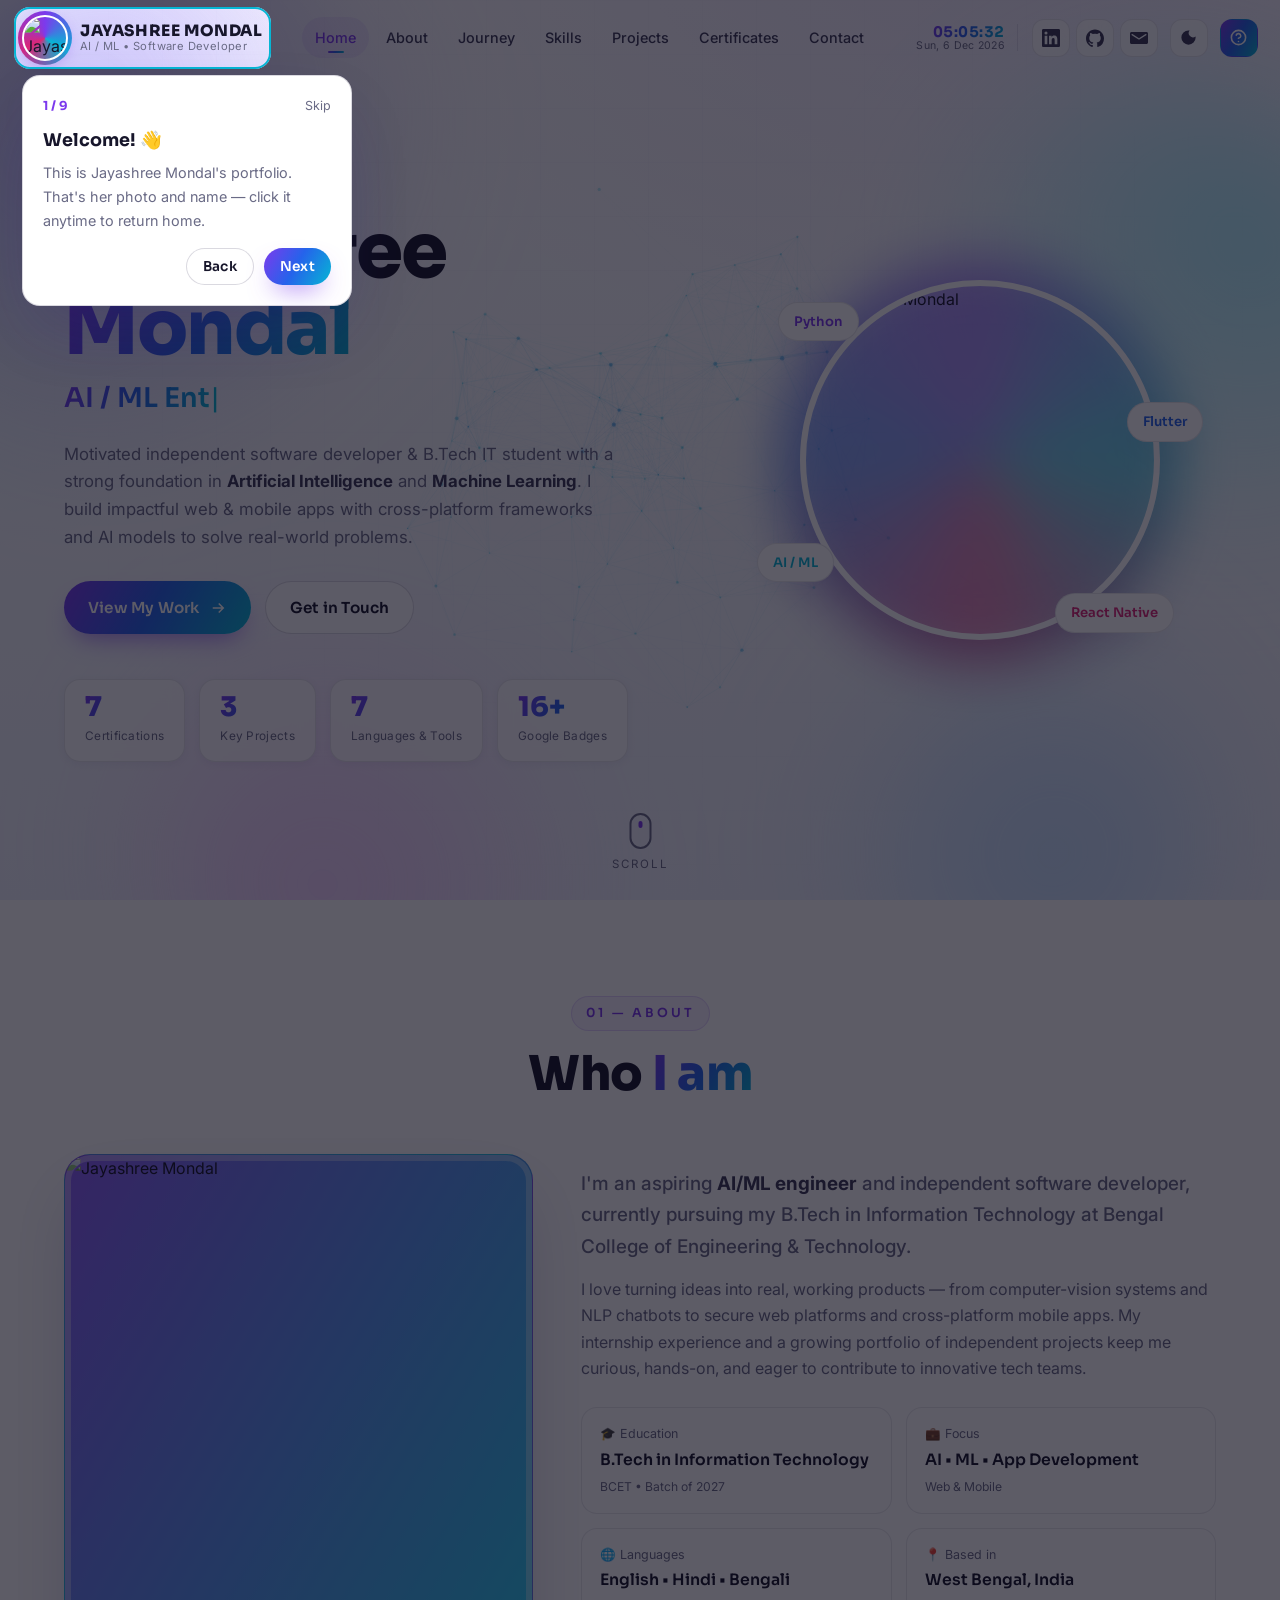
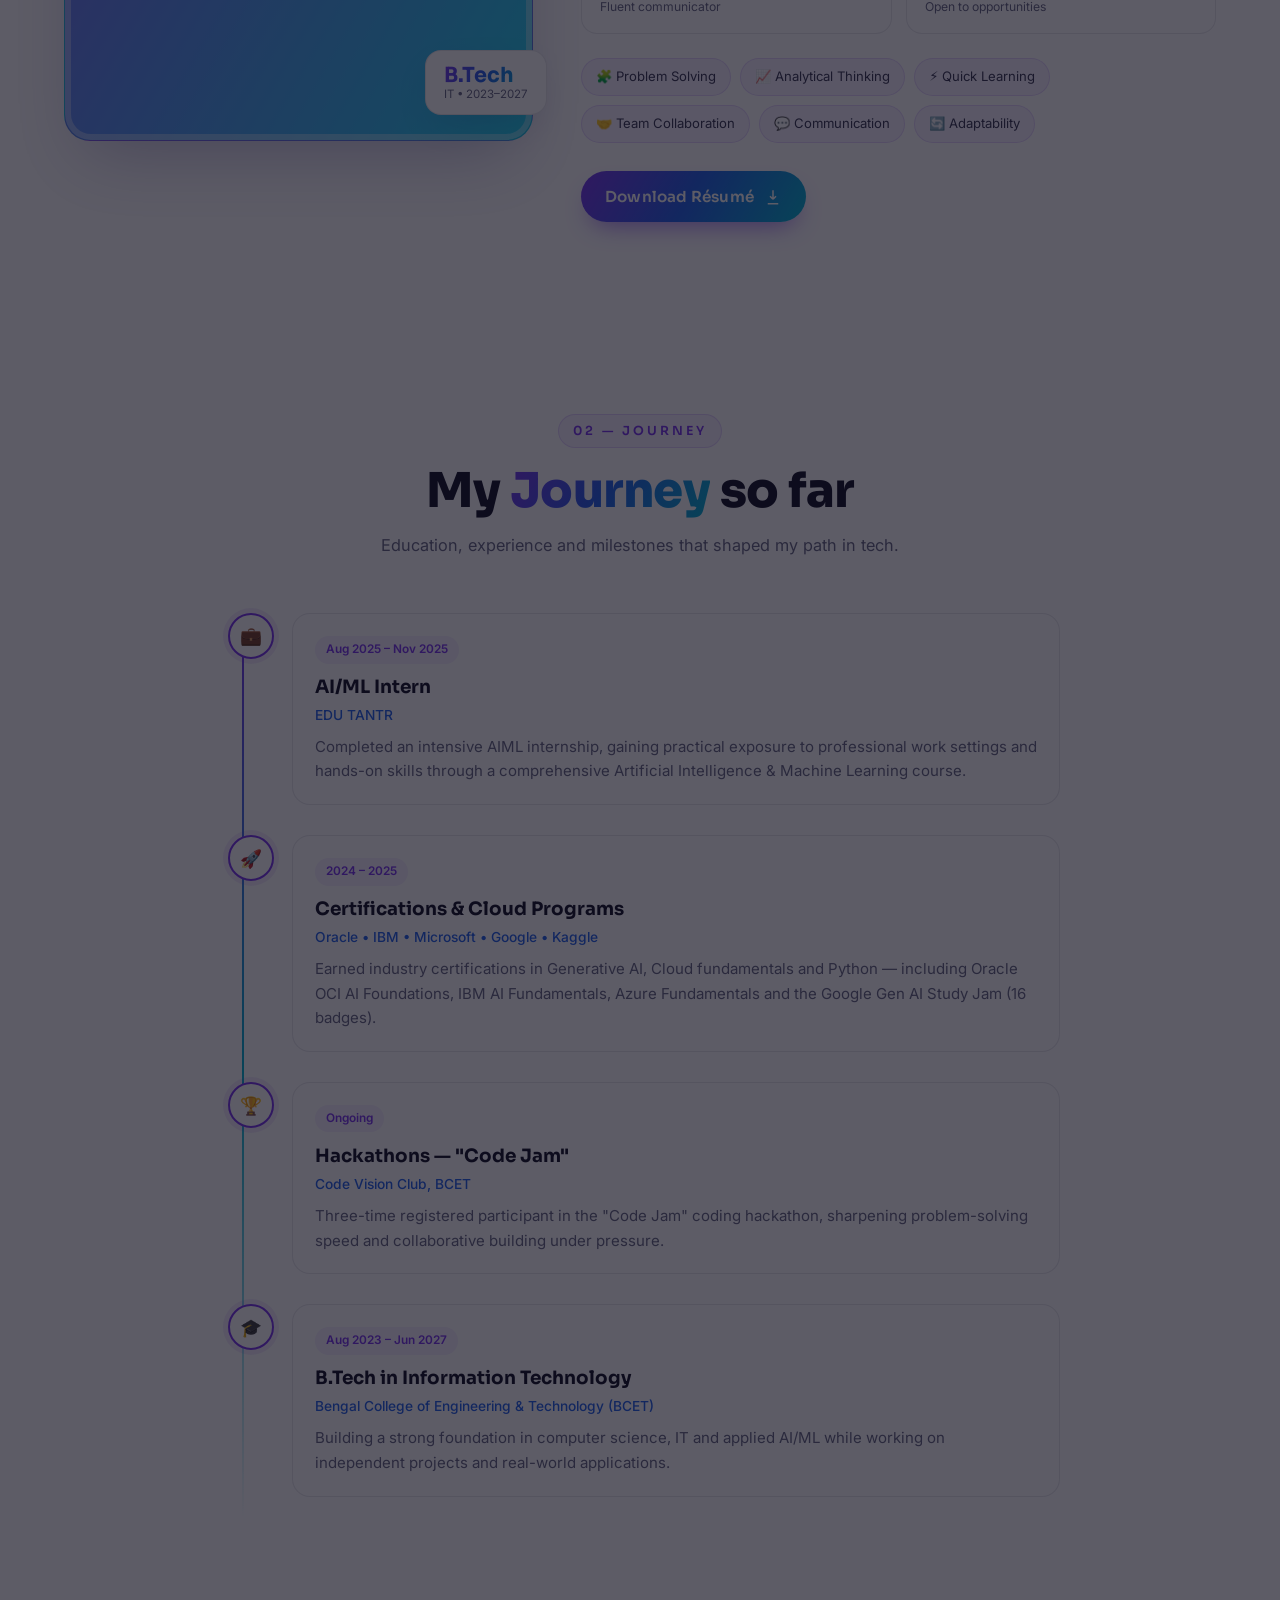
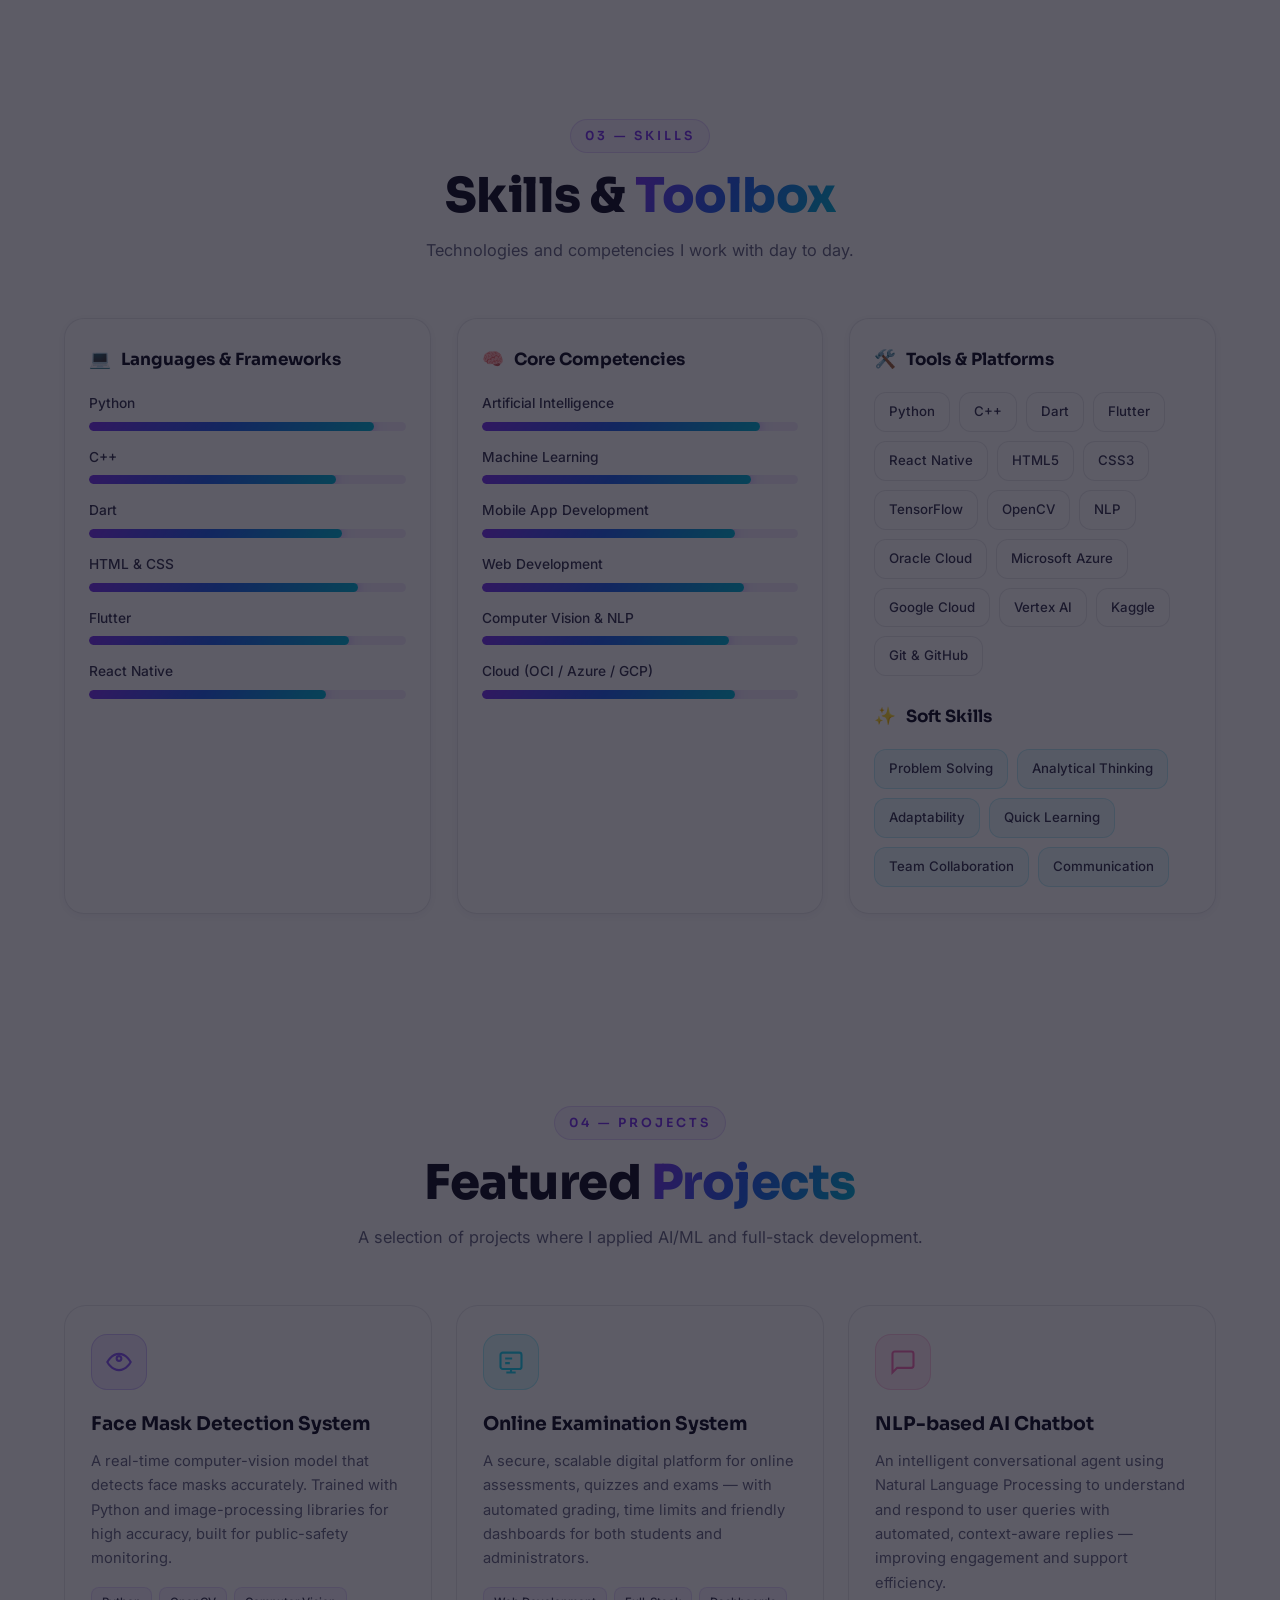
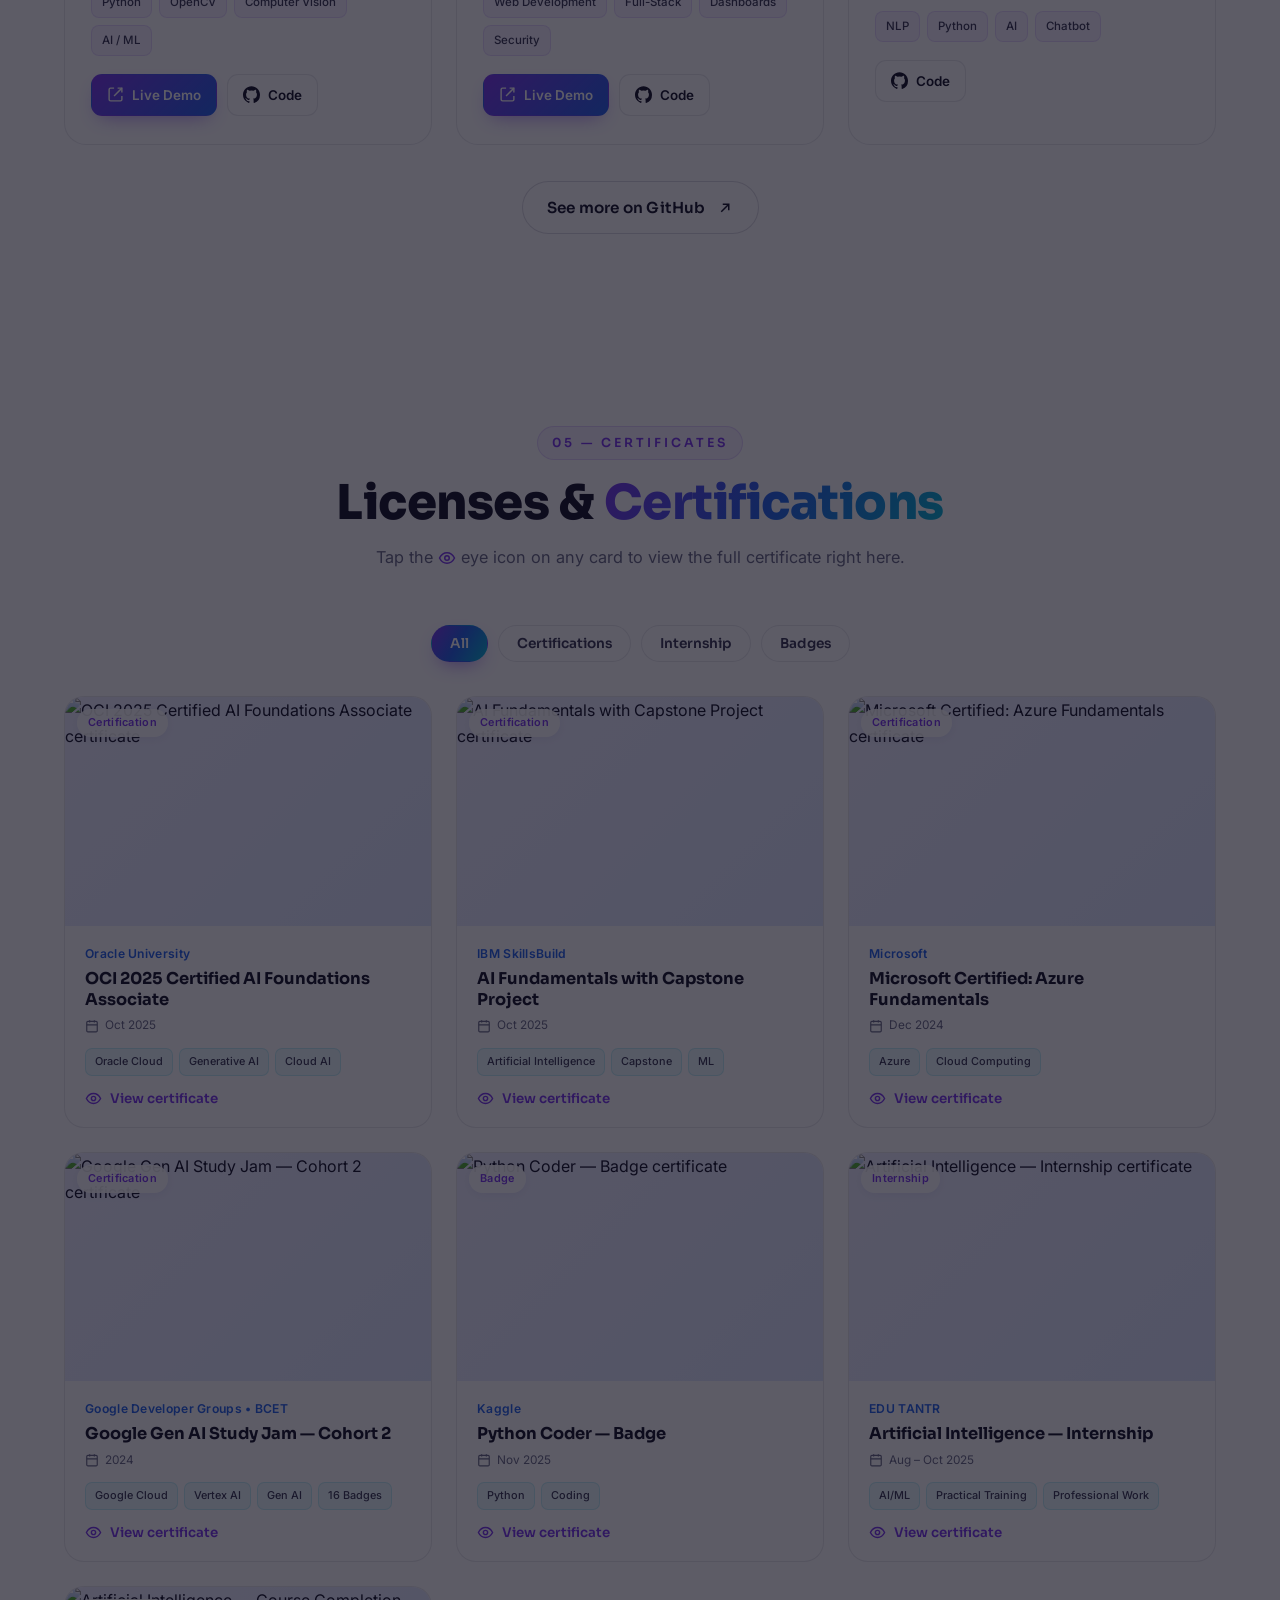
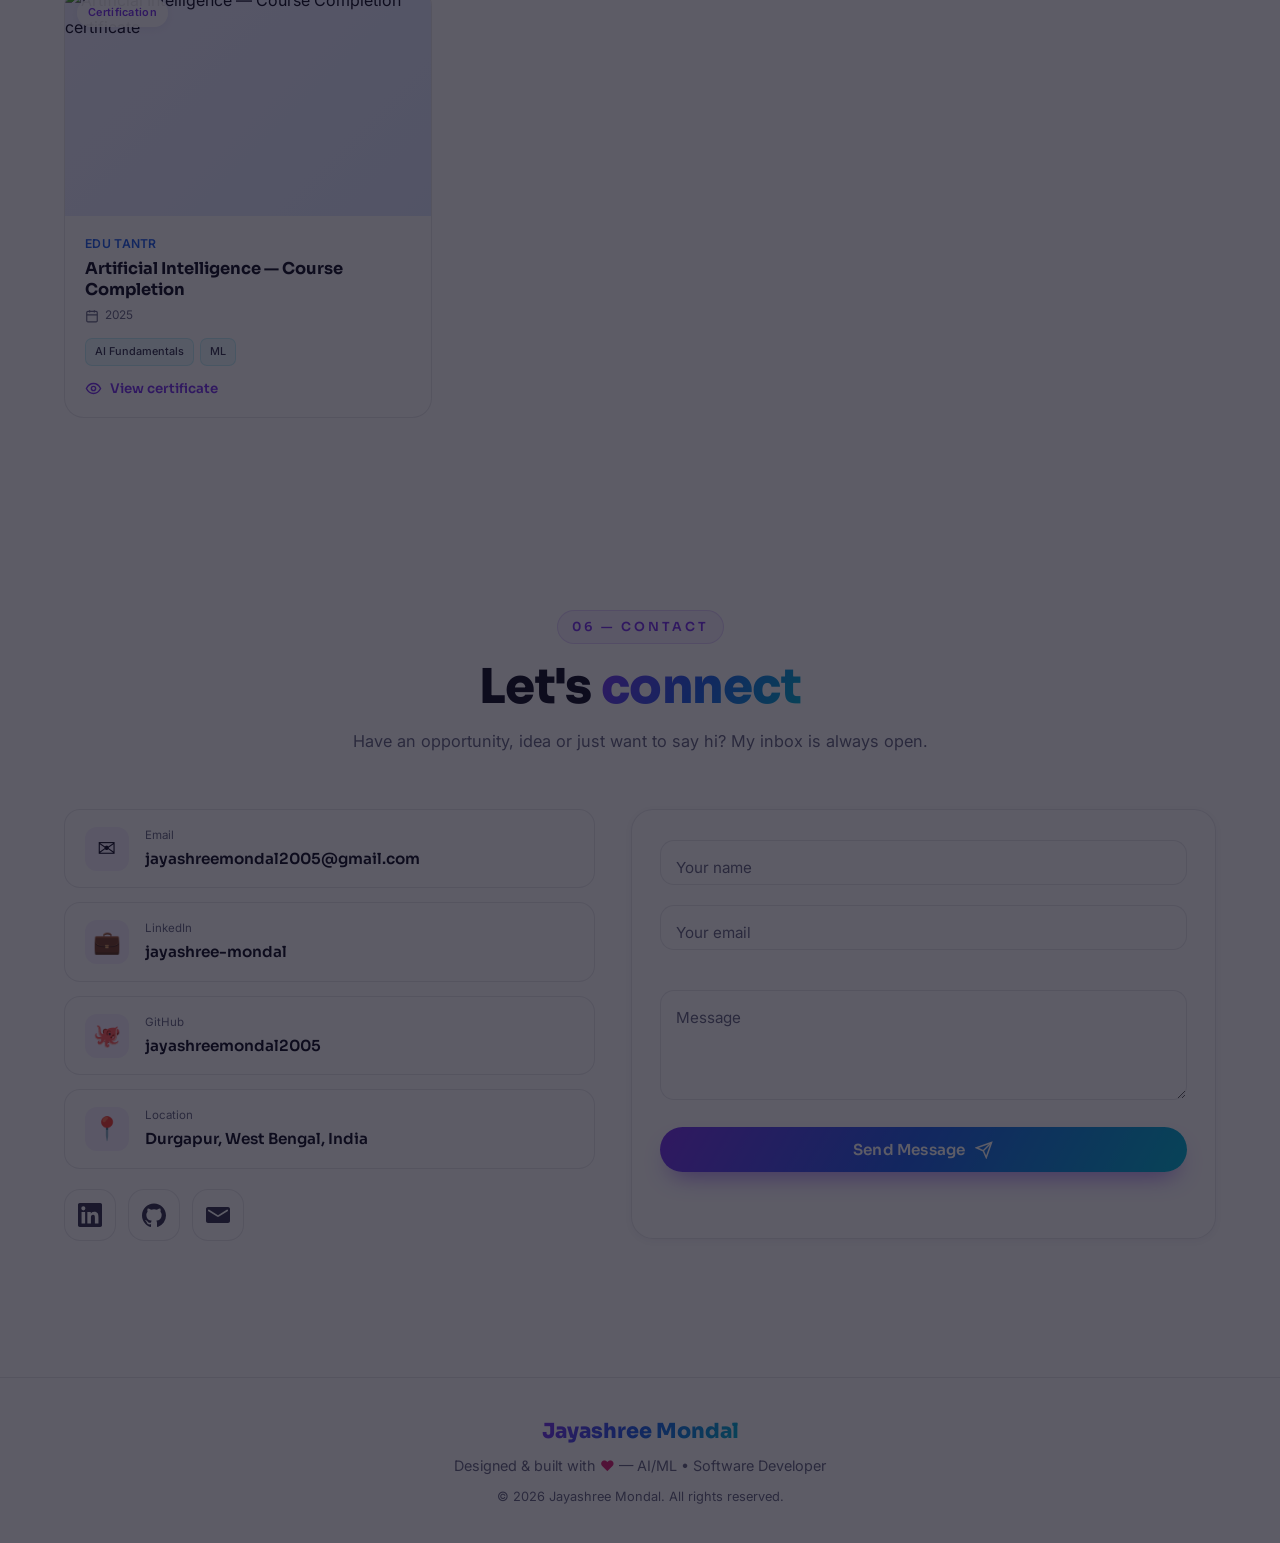
==== index.html @ 94dc0bcb "Add files via upload" ====
<!DOCTYPE html>
<html lang="en">
<head>
  <meta charset="UTF-8" />
  <meta name="viewport" content="width=device-width, initial-scale=1.0" />
  <meta name="description" content="Jayashree Mondal — AI/ML enthusiast, Software Developer & B.Tech IT student. Portfolio showcasing projects, skills & certifications." />
  <meta name="author" content="Jayashree Mondal" />
  <title>Jayashree Mondal — AI/ML Developer</title>
  <link rel="icon" href="data:image/svg+xml,%3Csvg xmlns='http://www.w3.org/2000/svg' viewBox='0 0 100 100'%3E%3Cdefs%3E%3ClinearGradient id='g' x1='0' y1='0' x2='1' y2='1'%3E%3Cstop offset='0' stop-color='%238b5cf6'/%3E%3Cstop offset='1' stop-color='%2322d3ee'/%3E%3C/linearGradient%3E%3C/defs%3E%3Crect width='100' height='100' rx='24' fill='%230d0818'/%3E%3Ctext x='50' y='70' font-family='Georgia,serif' font-size='62' font-weight='700' text-anchor='middle' fill='url(%23g)'%3EJ%3C/text%3E%3C/svg%3E" />
  <link rel="preconnect" href="https://fonts.googleapis.com" />
  <link rel="preconnect" href="https://fonts.gstatic.com" crossorigin />
  <link href="https://fonts.googleapis.com/css2?family=Sora:wght@300;400;500;600;700;800&family=Inter:wght@300;400;500;600;700&family=Playfair+Display:ital,wght@0,600;0,700;1,600&display=swap" rel="stylesheet" />
  <link rel="stylesheet" href="style.css" />
</head>
<body>

  <!-- ===== Preloader ===== -->
  <div class="preloader" id="preloader">
    <div class="preloader__ring"></div>
    <div class="preloader__name">JM</div>
    <div class="preloader__text">Loading portfolio…</div>
  </div>

  <!-- ===== 3D Animated Background ===== -->
  <canvas id="bg-canvas" class="bg-canvas"></canvas>
  <div class="bg-orbs" aria-hidden="true">
    <span class="orb orb--1"></span>
    <span class="orb orb--2"></span>
    <span class="orb orb--3"></span>
    <span class="orb orb--4"></span>
  </div>
  <div class="bg-grid" aria-hidden="true"></div>

  <!-- ===== Scroll progress ===== -->
  <div class="scroll-progress" id="scrollProgress"></div>

  <!-- ===== Custom cursor ===== -->
  <div class="cursor-dot" id="cursorDot"></div>
  <div class="cursor-ring" id="cursorRing"></div>

  <!-- ===== Header ===== -->
  <header class="header" id="header" data-tour="header">
    <div class="header__inner">

      <!-- Brand: circular photo + name -->
      <a href="#home" class="brand" data-tour="brand">
        <span class="brand__avatar">
          <img src="image/profile.jpeg" alt="Jayashree Mondal" />
          <span class="brand__avatar-ring"></span>
        </span>
        <span class="brand__text">
          <span class="brand__name">JAYASHREE MONDAL</span>
          <span class="brand__role">AI / ML • Software Developer</span>
        </span>
      </a>

      <!-- Navigation -->
      <nav class="nav" id="nav" data-tour="nav">
        <a href="#home" class="nav__link active">Home</a>
        <a href="#about" class="nav__link">About</a>
        <a href="#journey" class="nav__link">Journey</a>
        <a href="#skills" class="nav__link">Skills</a>
        <a href="#projects" class="nav__link">Projects</a>
        <a href="#certificates" class="nav__link">Certificates</a>
        <a href="#contact" class="nav__link">Contact</a>
      </nav>

      <!-- Right side: clock + socials + tools -->
      <div class="header__right">
        <div class="clock" id="clock" data-tour="clock">
          <span class="clock__time" id="clockTime">--:--:--</span>
          <span class="clock__date" id="clockDate">-- --- ----</span>
        </div>

        <div class="socials" data-tour="socials">
          <a class="social" href="https://www.linkedin.com/in/jayashree-mondal-6265ab391" target="_blank" rel="noopener" aria-label="LinkedIn" data-tip="LinkedIn">
            <svg viewBox="0 0 24 24" fill="currentColor"><path d="M20.45 20.45h-3.55v-5.57c0-1.33-.02-3.04-1.85-3.04-1.85 0-2.14 1.45-2.14 2.94v5.67H9.36V9h3.41v1.56h.05c.47-.9 1.63-1.85 3.36-1.85 3.6 0 4.27 2.37 4.27 5.45v6.29zM5.34 7.43a2.06 2.06 0 1 1 0-4.12 2.06 2.06 0 0 1 0 4.12zM7.12 20.45H3.56V9h3.56v11.45zM22.22 0H1.77C.79 0 0 .77 0 1.72v20.56C0 23.23.79 24 1.77 24h20.45c.98 0 1.78-.77 1.78-1.72V1.72C24 .77 23.2 0 22.22 0z"/></svg>
          </a>
          <a class="social" href="https://github.com/jayashreemondal2005" target="_blank" rel="noopener" aria-label="GitHub" data-tip="GitHub">
            <svg viewBox="0 0 24 24" fill="currentColor"><path d="M12 .5C5.37.5 0 5.87 0 12.5c0 5.3 3.44 9.8 8.21 11.39.6.11.82-.26.82-.58v-2.03c-3.34.72-4.04-1.61-4.04-1.61-.55-1.39-1.34-1.76-1.34-1.76-1.09-.75.08-.73.08-.73 1.2.08 1.84 1.24 1.84 1.24 1.07 1.83 2.81 1.3 3.5.99.11-.78.42-1.3.76-1.6-2.67-.3-5.47-1.34-5.47-5.94 0-1.31.47-2.38 1.24-3.22-.13-.3-.54-1.52.11-3.18 0 0 1.01-.32 3.3 1.23a11.5 11.5 0 0 1 6 0c2.29-1.55 3.3-1.23 3.3-1.23.65 1.66.24 2.88.12 3.18.77.84 1.23 1.91 1.23 3.22 0 4.61-2.8 5.63-5.48 5.93.43.37.81 1.1.81 2.22v3.29c0 .32.22.7.83.58A12 12 0 0 0 24 12.5C24 5.87 18.63.5 12 .5z"/></svg>
          </a>
          <a class="social" href="mailto:jayashreemondal2005@gmail.com" aria-label="Email" data-tip="Email">
            <svg viewBox="0 0 24 24" fill="currentColor"><path d="M22 4H2C.9 4 0 4.9 0 6v12c0 1.1.9 2 2 2h20c1.1 0 2-.9 2-2V6c0-1.1-.9-2-2-2zm-.4 4.25-8.53 5.33a2 2 0 0 1-2.14 0L2.4 8.25a.85.85 0 1 1 .9-1.44L12 12.24l8.7-5.43a.85.85 0 1 1 .9 1.44z"/></svg>
          </a>
        </div>

        <button class="icon-btn theme-toggle" id="themeToggle" aria-label="Toggle theme" data-tip="Theme" data-tour="theme">
          <svg class="theme-toggle__moon" viewBox="0 0 24 24" fill="currentColor"><path d="M12 3a9 9 0 1 0 9 9c0-.46-.04-.92-.1-1.36a5.39 5.39 0 0 1-7.54-7.54c-.44-.06-.9-.1-1.36-.1z"/></svg>
          <svg class="theme-toggle__sun" viewBox="0 0 24 24" fill="none" stroke="currentColor" stroke-width="2" stroke-linecap="round"><circle cx="12" cy="12" r="4"/><path d="M12 2v2M12 20v2M4.9 4.9l1.4 1.4M17.7 17.7l1.4 1.4M2 12h2M20 12h2M4.9 19.1l1.4-1.4M17.7 6.3l1.4-1.4"/></svg>
        </button>

        <button class="icon-btn tour-btn" id="tourBtn" aria-label="Start guided tour" data-tip="Take a tour">
          <svg viewBox="0 0 24 24" fill="none" stroke="currentColor" stroke-width="2" stroke-linecap="round" stroke-linejoin="round"><circle cx="12" cy="12" r="9"/><path d="M9.1 9a3 3 0 0 1 5.8 1c0 2-3 3-3 3"/><line x1="12" y1="17" x2="12" y2="17"/></svg>
        </button>

        <button class="hamburger" id="hamburger" aria-label="Menu">
          <span></span><span></span><span></span>
        </button>
      </div>
    </div>
  </header>

  <main>
    <!-- ===== HOME / HERO ===== -->
    <section class="hero section" id="home">
      <div class="hero__content reveal">
        <span class="hero__eyebrow">👋 Hello, I'm</span>
        <h1 class="hero__title">Jayashree <span class="grad">Mondal</span></h1>
        <h2 class="hero__typed"><span id="typed"></span><span class="type-caret">|</span></h2>
        <p class="hero__desc">
          Motivated independent software developer &amp; B.Tech IT student with a strong
          foundation in <b>Artificial Intelligence</b> and <b>Machine Learning</b>. I build
          impactful web &amp; mobile apps with cross-platform frameworks and AI models to
          solve real-world problems.
        </p>
        <div class="hero__cta">
          <a href="#projects" class="btn btn--primary">View My Work
            <svg viewBox="0 0 24 24" fill="none" stroke="currentColor" stroke-width="2"><path d="M5 12h14M13 6l6 6-6 6"/></svg>
          </a>
          <a href="#contact" class="btn btn--ghost">Get in Touch</a>
        </div>

        <div class="hero__stats" id="statsRow">
          <div class="stat"><span class="stat__num" data-count="7">0</span><span class="stat__label">Certifications</span></div>
          <div class="stat"><span class="stat__num" data-count="3">0</span><span class="stat__label">Key Projects</span></div>
          <div class="stat"><span class="stat__num" data-count="7">0</span><span class="stat__label">Languages &amp; Tools</span></div>
          <div class="stat"><span class="stat__num" data-count="16" data-suffix="+">0</span><span class="stat__label">Google Badges</span></div>
        </div>
      </div>

      <div class="hero__visual reveal">
        <div class="hero__avatar-wrap">
          <div class="hero__avatar-glow"></div>
          <img src="image/profile.jpeg" alt="Jayashree Mondal" class="hero__avatar-img" />
          <span class="chip chip--1">Python</span>
          <span class="chip chip--2">Flutter</span>
          <span class="chip chip--3">AI / ML</span>
          <span class="chip chip--4">React Native</span>
        </div>
      </div>

      <a href="#about" class="scroll-hint" aria-label="Scroll down">
        <span class="scroll-hint__mouse"><span></span></span>
        <span class="scroll-hint__text">Scroll</span>
      </a>
    </section>

    <!-- ===== ABOUT ===== -->
    <section class="section" id="about" data-tour="about">
      <div class="section__head reveal">
        <span class="section__kicker">01 — About</span>
        <h2 class="section__title">Who <span class="grad">I am</span></h2>
      </div>

      <div class="about">
        <div class="about__photo reveal">
          <div class="about__photo-frame">
            <img src="image/profile.jpeg" alt="Jayashree Mondal" />
          </div>
          <div class="about__badge">
            <strong>B.Tech</strong>
            <span>IT • 2023–2027</span>
          </div>
        </div>

        <div class="about__body reveal">
          <p class="about__lead">
            I'm an aspiring <b>AI/ML engineer</b> and independent software developer, currently
            pursuing my B.Tech in Information Technology at Bengal College of Engineering &amp;
            Technology.
          </p>
          <p>
            I love turning ideas into real, working products — from computer-vision systems and
            NLP chatbots to secure web platforms and cross-platform mobile apps. My internship
            experience and a growing portfolio of independent projects keep me curious, hands-on,
            and eager to contribute to innovative tech teams.
          </p>

          <div class="about__grid">
            <div class="info-card">
              <span class="info-card__label">🎓 Education</span>
              <span class="info-card__value">B.Tech in Information Technology</span>
              <span class="info-card__sub">BCET • Batch of 2027</span>
            </div>
            <div class="info-card">
              <span class="info-card__label">💼 Focus</span>
              <span class="info-card__value">AI • ML • App Development</span>
              <span class="info-card__sub">Web &amp; Mobile</span>
            </div>
            <div class="info-card">
              <span class="info-card__label">🌐 Languages</span>
              <span class="info-card__value">English • Hindi • Bengali</span>
              <span class="info-card__sub">Fluent communicator</span>
            </div>
            <div class="info-card">
              <span class="info-card__label">📍 Based in</span>
              <span class="info-card__value">West Bengal, India</span>
              <span class="info-card__sub">Open to opportunities</span>
            </div>
          </div>

          <div class="about__soft">
            <span class="soft-pill">🧩 Problem Solving</span>
            <span class="soft-pill">📈 Analytical Thinking</span>
            <span class="soft-pill">⚡ Quick Learning</span>
            <span class="soft-pill">🤝 Team Collaboration</span>
            <span class="soft-pill">💬 Communication</span>
            <span class="soft-pill">🔄 Adaptability</span>
          </div>

          <a href="Jayashree_Mondal_Resume.pdf" class="btn btn--primary about__resume" download>
            Download Résumé
            <svg viewBox="0 0 24 24" fill="none" stroke="currentColor" stroke-width="2"><path d="M12 3v12m0 0 4-4m-4 4-4-4M5 21h14"/></svg>
          </a>
        </div>
      </div>
    </section>

    <!-- ===== JOURNEY / TIMELINE ===== -->
    <section class="section" id="journey" data-tour="journey">
      <div class="section__head reveal">
        <span class="section__kicker">02 — Journey</span>
        <h2 class="section__title">My <span class="grad">Journey</span> so far</h2>
        <p class="section__lead">Education, experience and milestones that shaped my path in tech.</p>
      </div>

      <div class="timeline">
        <div class="tl-item reveal">
          <div class="tl-dot"><span>💼</span></div>
          <div class="tl-card">
            <span class="tl-date">Aug 2025 – Nov 2025</span>
            <h3 class="tl-title">AI/ML Intern</h3>
            <span class="tl-org">EDU TANTR</span>
            <p>Completed an intensive AIML internship, gaining practical exposure to professional
              work settings and hands-on skills through a comprehensive Artificial Intelligence &amp;
              Machine Learning course.</p>
          </div>
        </div>

        <div class="tl-item reveal">
          <div class="tl-dot"><span>🚀</span></div>
          <div class="tl-card">
            <span class="tl-date">2024 – 2025</span>
            <h3 class="tl-title">Certifications &amp; Cloud Programs</h3>
            <span class="tl-org">Oracle • IBM • Microsoft • Google • Kaggle</span>
            <p>Earned industry certifications in Generative AI, Cloud fundamentals and Python —
              including Oracle OCI AI Foundations, IBM AI Fundamentals, Azure Fundamentals and the
              Google Gen AI Study Jam (16 badges).</p>
          </div>
        </div>

        <div class="tl-item reveal">
          <div class="tl-dot"><span>🏆</span></div>
          <div class="tl-card">
            <span class="tl-date">Ongoing</span>
            <h3 class="tl-title">Hackathons — "Code Jam"</h3>
            <span class="tl-org">Code Vision Club, BCET</span>
            <p>Three-time registered participant in the "Code Jam" coding hackathon, sharpening
              problem-solving speed and collaborative building under pressure.</p>
          </div>
        </div>

        <div class="tl-item reveal">
          <div class="tl-dot"><span>🎓</span></div>
          <div class="tl-card">
            <span class="tl-date">Aug 2023 – Jun 2027</span>
            <h3 class="tl-title">B.Tech in Information Technology</h3>
            <span class="tl-org">Bengal College of Engineering &amp; Technology (BCET)</span>
            <p>Building a strong foundation in computer science, IT and applied AI/ML while working
              on independent projects and real-world applications.</p>
          </div>
        </div>
      </div>
    </section>

    <!-- ===== SKILLS ===== -->
    <section class="section" id="skills" data-tour="skills">
      <div class="section__head reveal">
        <span class="section__kicker">03 — Skills</span>
        <h2 class="section__title">Skills &amp; <span class="grad">Toolbox</span></h2>
        <p class="section__lead">Technologies and competencies I work with day to day.</p>
      </div>

      <div class="skills">
        <div class="skills__col reveal">
          <h3 class="skills__heading"><span class="skills__ico">💻</span> Languages &amp; Frameworks</h3>
          <div class="bar" data-level="90"><span class="bar__name">Python</span><span class="bar__track"><i></i></span></div>
          <div class="bar" data-level="78"><span class="bar__name">C++</span><span class="bar__track"><i></i></span></div>
          <div class="bar" data-level="80"><span class="bar__name">Dart</span><span class="bar__track"><i></i></span></div>
          <div class="bar" data-level="85"><span class="bar__name">HTML &amp; CSS</span><span class="bar__track"><i></i></span></div>
          <div class="bar" data-level="82"><span class="bar__name">Flutter</span><span class="bar__track"><i></i></span></div>
          <div class="bar" data-level="75"><span class="bar__name">React Native</span><span class="bar__track"><i></i></span></div>
        </div>

        <div class="skills__col reveal">
          <h3 class="skills__heading"><span class="skills__ico">🧠</span> Core Competencies</h3>
          <div class="bar" data-level="88"><span class="bar__name">Artificial Intelligence</span><span class="bar__track"><i></i></span></div>
          <div class="bar" data-level="85"><span class="bar__name">Machine Learning</span><span class="bar__track"><i></i></span></div>
          <div class="bar" data-level="80"><span class="bar__name">Mobile App Development</span><span class="bar__track"><i></i></span></div>
          <div class="bar" data-level="83"><span class="bar__name">Web Development</span><span class="bar__track"><i></i></span></div>
          <div class="bar" data-level="78"><span class="bar__name">Computer Vision &amp; NLP</span><span class="bar__track"><i></i></span></div>
          <div class="bar" data-level="80"><span class="bar__name">Cloud (OCI / Azure / GCP)</span><span class="bar__track"><i></i></span></div>
        </div>

        <div class="skills__col reveal">
          <h3 class="skills__heading"><span class="skills__ico">🛠️</span> Tools &amp; Platforms</h3>
          <div class="skills__chips">
            <span class="tech-chip">Python</span>
            <span class="tech-chip">C++</span>
            <span class="tech-chip">Dart</span>
            <span class="tech-chip">Flutter</span>
            <span class="tech-chip">React Native</span>
            <span class="tech-chip">HTML5</span>
            <span class="tech-chip">CSS3</span>
            <span class="tech-chip">TensorFlow</span>
            <span class="tech-chip">OpenCV</span>
            <span class="tech-chip">NLP</span>
            <span class="tech-chip">Oracle Cloud</span>
            <span class="tech-chip">Microsoft Azure</span>
            <span class="tech-chip">Google Cloud</span>
            <span class="tech-chip">Vertex AI</span>
            <span class="tech-chip">Kaggle</span>
            <span class="tech-chip">Git &amp; GitHub</span>
          </div>
          <h3 class="skills__heading" style="margin-top:1.6rem"><span class="skills__ico">✨</span> Soft Skills</h3>
          <div class="skills__chips">
            <span class="tech-chip tech-chip--soft">Problem Solving</span>
            <span class="tech-chip tech-chip--soft">Analytical Thinking</span>
            <span class="tech-chip tech-chip--soft">Adaptability</span>
            <span class="tech-chip tech-chip--soft">Quick Learning</span>
            <span class="tech-chip tech-chip--soft">Team Collaboration</span>
            <span class="tech-chip tech-chip--soft">Communication</span>
          </div>
        </div>
      </div>
    </section>

    <!-- ===== PROJECTS ===== -->
    <section class="section" id="projects" data-tour="projects">
      <div class="section__head reveal">
        <span class="section__kicker">04 — Projects</span>
        <h2 class="section__title">Featured <span class="grad">Projects</span></h2>
        <p class="section__lead">A selection of projects where I applied AI/ML and full-stack development.</p>
      </div>

      <div class="projects">
        <article class="project reveal">
          <div class="project__icon" style="--pc:#8b5cf6">
            <svg viewBox="0 0 24 24" fill="none" stroke="currentColor" stroke-width="1.8"><path d="M12 7a2 2 0 1 0 0 4 2 2 0 0 0 0-4z"/><path d="M2 12s3.5-7 10-7 10 7 10 7-3.5 7-10 7-10-7-10-7z"/></svg>
          </div>
          <h3 class="project__title">Face Mask Detection System</h3>
          <p class="project__desc">A real-time computer-vision model that detects face masks accurately.
            Trained with Python and image-processing libraries for high accuracy, built for public-safety monitoring.</p>
          <div class="project__tags">
            <span>Python</span><span>OpenCV</span><span>Computer Vision</span><span>AI / ML</span>
          </div>
          <div class="project__links">
            <a href="https://face-mask-detection-by-jayashree.netlify.app/" target="_blank" rel="noopener" class="project__link project__link--demo">
              <svg viewBox="0 0 24 24" fill="none" stroke="currentColor" stroke-width="2"><path d="M15 3h6v6"/><path d="M10 14 21 3"/><path d="M21 14v5a2 2 0 0 1-2 2H5a2 2 0 0 1-2-2V5a2 2 0 0 1 2-2h5"/></svg>
              Live Demo
            </a>
            <a href="https://github.com/jayashreemondal2005/Face_mask_detection" target="_blank" rel="noopener" class="project__link">
              <svg viewBox="0 0 24 24" fill="currentColor"><path d="M12 .5C5.37.5 0 5.87 0 12.5c0 5.3 3.44 9.8 8.21 11.39.6.11.82-.26.82-.58v-2.03c-3.34.72-4.04-1.61-4.04-1.61-.55-1.39-1.34-1.76-1.34-1.76-1.09-.75.08-.73.08-.73 1.2.08 1.84 1.24 1.84 1.24 1.07 1.83 2.81 1.3 3.5.99.11-.78.42-1.3.76-1.6-2.67-.3-5.47-1.34-5.47-5.94 0-1.31.47-2.38 1.24-3.22-.13-.3-.54-1.52.11-3.18 0 0 1.01-.32 3.3 1.23a11.5 11.5 0 0 1 6 0c2.29-1.55 3.3-1.23 3.3-1.23.65 1.66.24 2.88.12 3.18.77.84 1.23 1.91 1.23 3.22 0 4.61-2.8 5.63-5.48 5.93.43.37.81 1.1.81 2.22v3.29c0 .32.22.7.83.58A12 12 0 0 0 24 12.5C24 5.87 18.63.5 12 .5z"/></svg>
              Code
            </a>
          </div>
        </article>

        <article class="project reveal">
          <div class="project__icon" style="--pc:#22d3ee">
            <svg viewBox="0 0 24 24" fill="none" stroke="currentColor" stroke-width="1.8"><rect x="3" y="4" width="18" height="14" rx="2"/><path d="M8 21h8M12 18v3M7 9h6M7 13h4"/></svg>
          </div>
          <h3 class="project__title">Online Examination System</h3>
          <p class="project__desc">A secure, scalable digital platform for online assessments, quizzes and exams —
            with automated grading, time limits and friendly dashboards for both students and administrators.</p>
          <div class="project__tags">
            <span>Web Development</span><span>Full-Stack</span><span>Dashboards</span><span>Security</span>
          </div>
          <div class="project__links">
            <a href="https://online-examination-web-by-jayashree.netlify.app/" target="_blank" rel="noopener" class="project__link project__link--demo">
              <svg viewBox="0 0 24 24" fill="none" stroke="currentColor" stroke-width="2"><path d="M15 3h6v6"/><path d="M10 14 21 3"/><path d="M21 14v5a2 2 0 0 1-2 2H5a2 2 0 0 1-2-2V5a2 2 0 0 1 2-2h5"/></svg>
              Live Demo
            </a>
            <a href="https://github.com/jayashreemondal2005/Online_examination_system" target="_blank" rel="noopener" class="project__link">
              <svg viewBox="0 0 24 24" fill="currentColor"><path d="M12 .5C5.37.5 0 5.87 0 12.5c0 5.3 3.44 9.8 8.21 11.39.6.11.82-.26.82-.58v-2.03c-3.34.72-4.04-1.61-4.04-1.61-.55-1.39-1.34-1.76-1.34-1.76-1.09-.75.08-.73.08-.73 1.2.08 1.84 1.24 1.84 1.24 1.07 1.83 2.81 1.3 3.5.99.11-.78.42-1.3.76-1.6-2.67-.3-5.47-1.34-5.47-5.94 0-1.31.47-2.38 1.24-3.22-.13-.3-.54-1.52.11-3.18 0 0 1.01-.32 3.3 1.23a11.5 11.5 0 0 1 6 0c2.29-1.55 3.3-1.23 3.3-1.23.65 1.66.24 2.88.12 3.18.77.84 1.23 1.91 1.23 3.22 0 4.61-2.8 5.63-5.48 5.93.43.37.81 1.1.81 2.22v3.29c0 .32.22.7.83.58A12 12 0 0 0 24 12.5C24 5.87 18.63.5 12 .5z"/></svg>
              Code
            </a>
          </div>
        </article>

        <article class="project reveal">
          <div class="project__icon" style="--pc:#f472b6">
            <svg viewBox="0 0 24 24" fill="none" stroke="currentColor" stroke-width="1.8"><path d="M21 15a2 2 0 0 1-2 2H7l-4 4V5a2 2 0 0 1 2-2h14a2 2 0 0 1 2 2z"/><path d="M8 10h.01M12 10h.01M16 10h.01"/></svg>
          </div>
          <h3 class="project__title">NLP-based AI Chatbot</h3>
          <p class="project__desc">An intelligent conversational agent using Natural Language Processing to understand
            and respond to user queries with automated, context-aware replies — improving engagement and support efficiency.</p>
          <div class="project__tags">
            <span>NLP</span><span>Python</span><span>AI</span><span>Chatbot</span>
          </div>
          <div class="project__links">
            <a href="https://github.com/jayashreemondal2005" target="_blank" rel="noopener" class="project__link">
              <svg viewBox="0 0 24 24" fill="currentColor"><path d="M12 .5C5.37.5 0 5.87 0 12.5c0 5.3 3.44 9.8 8.21 11.39.6.11.82-.26.82-.58v-2.03c-3.34.72-4.04-1.61-4.04-1.61-.55-1.39-1.34-1.76-1.34-1.76-1.09-.75.08-.73.08-.73 1.2.08 1.84 1.24 1.84 1.24 1.07 1.83 2.81 1.3 3.5.99.11-.78.42-1.3.76-1.6-2.67-.3-5.47-1.34-5.47-5.94 0-1.31.47-2.38 1.24-3.22-.13-.3-.54-1.52.11-3.18 0 0 1.01-.32 3.3 1.23a11.5 11.5 0 0 1 6 0c2.29-1.55 3.3-1.23 3.3-1.23.65 1.66.24 2.88.12 3.18.77.84 1.23 1.91 1.23 3.22 0 4.61-2.8 5.63-5.48 5.93.43.37.81 1.1.81 2.22v3.29c0 .32.22.7.83.58A12 12 0 0 0 24 12.5C24 5.87 18.63.5 12 .5z"/></svg>
              Code
            </a>
          </div>
        </article>
      </div>

      <div class="projects__cta reveal">
        <a href="https://github.com/jayashreemondal2005" target="_blank" rel="noopener" class="btn btn--ghost">
          See more on GitHub
          <svg viewBox="0 0 24 24" fill="none" stroke="currentColor" stroke-width="2"><path d="M7 17 17 7M9 7h8v8"/></svg>
        </a>
      </div>
    </section>

    <!-- ===== CERTIFICATES ===== -->
    <section class="section" id="certificates" data-tour="certificates">
      <div class="section__head reveal">
        <span class="section__kicker">05 — Certificates</span>
        <h2 class="section__title">Licenses &amp; <span class="grad">Certifications</span></h2>
        <p class="section__lead">Tap the <svg class="inline-eye" viewBox="0 0 24 24" fill="none" stroke="currentColor" stroke-width="2"><path d="M2 12s3.5-7 10-7 10 7 10 7-3.5 7-10 7-10-7-10-7z"/><circle cx="12" cy="12" r="3"/></svg> eye icon on any card to view the full certificate right here.</p>
      </div>

      <div class="cert-filters reveal" id="certFilters">
        <button class="cert-filter active" data-filter="all">All</button>
        <button class="cert-filter" data-filter="certification">Certifications</button>
        <button class="cert-filter" data-filter="internship">Internship</button>
        <button class="cert-filter" data-filter="badge">Badges</button>
      </div>

      <div class="certs" id="certGrid"><!-- injected by JS --></div>
    </section>

    <!-- ===== CONTACT ===== -->
    <section class="section" id="contact" data-tour="contact">
      <div class="section__head reveal">
        <span class="section__kicker">06 — Contact</span>
        <h2 class="section__title">Let's <span class="grad">connect</span></h2>
        <p class="section__lead">Have an opportunity, idea or just want to say hi? My inbox is always open.</p>
      </div>

      <div class="contact">
        <div class="contact__info reveal">
          <a class="contact__row" href="mailto:jayashreemondal2005@gmail.com">
            <span class="contact__ico">✉️</span>
            <span><small>Email</small><b>jayashreemondal2005@gmail.com</b></span>
          </a>
          <a class="contact__row" href="https://www.linkedin.com/in/jayashree-mondal-6265ab391" target="_blank" rel="noopener">
            <span class="contact__ico">💼</span>
            <span><small>LinkedIn</small><b>jayashree-mondal</b></span>
          </a>
          <a class="contact__row" href="https://github.com/jayashreemondal2005" target="_blank" rel="noopener">
            <span class="contact__ico">🐙</span>
            <span><small>GitHub</small><b>jayashreemondal2005</b></span>
          </a>
          <div class="contact__row contact__row--static">
            <span class="contact__ico">📍</span>
            <span><small>Location</small><b>Durgapur, West Bengal, India</b></span>
          </div>

          <div class="contact__socials">
            <a class="social social--lg" href="https://www.linkedin.com/in/jayashree-mondal-6265ab391" target="_blank" rel="noopener" aria-label="LinkedIn">
              <svg viewBox="0 0 24 24" fill="currentColor"><path d="M20.45 20.45h-3.55v-5.57c0-1.33-.02-3.04-1.85-3.04-1.85 0-2.14 1.45-2.14 2.94v5.67H9.36V9h3.41v1.56h.05c.47-.9 1.63-1.85 3.36-1.85 3.6 0 4.27 2.37 4.27 5.45v6.29zM5.34 7.43a2.06 2.06 0 1 1 0-4.12 2.06 2.06 0 0 1 0 4.12zM7.12 20.45H3.56V9h3.56v11.45zM22.22 0H1.77C.79 0 0 .77 0 1.72v20.56C0 23.23.79 24 1.77 24h20.45c.98 0 1.78-.77 1.78-1.72V1.72C24 .77 23.2 0 22.22 0z"/></svg>
            </a>
            <a class="social social--lg" href="https://github.com/jayashreemondal2005" target="_blank" rel="noopener" aria-label="GitHub">
              <svg viewBox="0 0 24 24" fill="currentColor"><path d="M12 .5C5.37.5 0 5.87 0 12.5c0 5.3 3.44 9.8 8.21 11.39.6.11.82-.26.82-.58v-2.03c-3.34.72-4.04-1.61-4.04-1.61-.55-1.39-1.34-1.76-1.34-1.76-1.09-.75.08-.73.08-.73 1.2.08 1.84 1.24 1.84 1.24 1.07 1.83 2.81 1.3 3.5.99.11-.78.42-1.3.76-1.6-2.67-.3-5.47-1.34-5.47-5.94 0-1.31.47-2.38 1.24-3.22-.13-.3-.54-1.52.11-3.18 0 0 1.01-.32 3.3 1.23a11.5 11.5 0 0 1 6 0c2.29-1.55 3.3-1.23 3.3-1.23.65 1.66.24 2.88.12 3.18.77.84 1.23 1.91 1.23 3.22 0 4.61-2.8 5.63-5.48 5.93.43.37.81 1.1.81 2.22v3.29c0 .32.22.7.83.58A12 12 0 0 0 24 12.5C24 5.87 18.63.5 12 .5z"/></svg>
            </a>
            <a class="social social--lg" href="mailto:jayashreemondal2005@gmail.com" aria-label="Email">
              <svg viewBox="0 0 24 24" fill="currentColor"><path d="M22 4H2C.9 4 0 4.9 0 6v12c0 1.1.9 2 2 2h20c1.1 0 2-.9 2-2V6c0-1.1-.9-2-2-2zm-.4 4.25-8.53 5.33a2 2 0 0 1-2.14 0L2.4 8.25a.85.85 0 1 1 .9-1.44L12 12.24l8.7-5.43a.85.85 0 1 1 .9 1.44z"/></svg>
            </a>
          </div>
        </div>

        <form class="contact__form reveal" id="contactForm" novalidate>
          <input type="text" id="cHoney" name="_honey" class="hp-field" tabindex="-1" autocomplete="off" aria-hidden="true" hidden />
          <div class="field">
            <input type="text" id="cName" name="name" required placeholder=" " autocomplete="name" />
            <label for="cName">Your name</label>
          </div>
          <div class="field">
            <input type="email" id="cEmail" name="email" required placeholder=" " autocomplete="email" />
            <label for="cEmail">Your email</label>
            <span class="field__status" id="emailStatus" aria-live="polite"></span>
          </div>
          <div class="field">
            <textarea id="cMsg" name="message" rows="4" required placeholder=" "></textarea>
            <label for="cMsg">Message</label>
          </div>
          <button type="submit" class="btn btn--primary btn--full" id="sendBtn">
            <span class="btn__label">Send Message</span>
            <svg viewBox="0 0 24 24" fill="none" stroke="currentColor" stroke-width="2"><path d="m22 2-7 20-4-9-9-4Z"/><path d="M22 2 11 13"/></svg>
          </button>
          <p class="form-note" id="formNote"></p>
        </form>
      </div>
    </section>
  </main>

  <!-- ===== Footer ===== -->
  <footer class="footer">
    <div class="footer__inner">
      <span class="footer__brand grad">Jayashree Mondal</span>
      <p class="footer__made">Designed &amp; built with <span class="heart">♥</span> — AI/ML • Software Developer</p>
      <p class="footer__copy">© <span id="year"></span> Jayashree Mondal. All rights reserved.</p>
    </div>
  </footer>

  <!-- ===== Back to top ===== -->
  <button class="to-top" id="toTop" aria-label="Back to top">
    <svg viewBox="0 0 24 24" fill="none" stroke="currentColor" stroke-width="2"><path d="M12 19V5M5 12l7-7 7 7"/></svg>
  </button>

  <!-- ===== Certificate Lightbox ===== -->
  <div class="lightbox" id="lightbox" aria-hidden="true">
    <div class="lightbox__backdrop" id="lbBackdrop"></div>
    <div class="lightbox__panel" role="dialog" aria-modal="true" aria-label="Certificate viewer">
      <button class="lightbox__close" id="lbClose" aria-label="Close">
        <svg viewBox="0 0 24 24" fill="none" stroke="currentColor" stroke-width="2"><path d="M18 6 6 18M6 6l12 12"/></svg>
      </button>
      <button class="lightbox__nav lightbox__nav--prev" id="lbPrev" aria-label="Previous">
        <svg viewBox="0 0 24 24" fill="none" stroke="currentColor" stroke-width="2"><path d="M15 18 9 12l6-6"/></svg>
      </button>
      <button class="lightbox__nav lightbox__nav--next" id="lbNext" aria-label="Next">
        <svg viewBox="0 0 24 24" fill="none" stroke="currentColor" stroke-width="2"><path d="m9 18 6-6-6-6"/></svg>
      </button>
      <div class="lightbox__stage" id="lbStage">
        <img id="lbImg" src="" alt="Certificate" />
      </div>
      <div class="lightbox__meta">
        <div class="lightbox__meta-text">
          <h3 id="lbTitle"></h3>
          <p id="lbSub"></p>
        </div>
        <a id="lbDownload" class="btn btn--ghost btn--sm" href="" download target="_blank" rel="noopener">
          Open full size
          <svg viewBox="0 0 24 24" fill="none" stroke="currentColor" stroke-width="2"><path d="M7 17 17 7M9 7h8v8"/></svg>
        </a>
      </div>
    </div>
  </div>

  <!-- ===== Guided Tour ===== -->
  <div class="tour" id="tour" aria-hidden="true">
    <div class="tour__spot" id="tourSpot"></div>
    <div class="tour__pop" id="tourPop">
      <div class="tour__head">
        <span class="tour__step" id="tourStep">1 / 8</span>
        <button class="tour__skip" id="tourSkip">Skip</button>
      </div>
      <h4 class="tour__title" id="tourTitle"></h4>
      <p class="tour__text" id="tourText"></p>
      <div class="tour__actions">
        <button class="btn btn--ghost btn--sm" id="tourPrev">Back</button>
        <button class="btn btn--primary btn--sm" id="tourNext">Next</button>
      </div>
    </div>
  </div>

  <!-- ===== Toast ===== -->
  <div class="toast" id="toast"></div>

  <script src="script.js"></script>
</body>
</html>
---- style.css ----
/* =========================================================
   Jayashree Mondal — Portfolio
   Premium light (white) theme + optional dark mode
   ========================================================= */

/* ---------- Design tokens ---------- */
:root{
  --bg: #eef1fb;
  --bg-2: #ffffff;
  --surface: rgba(255,255,255,.72);
  --surface-solid: #ffffff;
  --surface-2: rgba(255,255,255,.55);
  --text: #17162b;
  --text-soft: #3b3a56;
  --text-muted: #6a6b86;
  --border: rgba(26,24,64,.10);
  --border-strong: rgba(26,24,64,.16);

  --accent: #7c3aed;   /* violet */
  --accent-2: #2563eb; /* blue   */
  --accent-3: #06b6d4; /* cyan   */
  --accent-4: #db2777; /* pink   */
  --grad: linear-gradient(120deg,#7c3aed 0%,#2563eb 48%,#06b6d4 100%);
  --grad-soft: linear-gradient(120deg,#8b5cf6,#22d3ee);

  --shadow-sm: 0 2px 10px rgba(30,25,80,.06);
  --shadow: 0 14px 40px -14px rgba(46,38,120,.22);
  --shadow-lg: 0 30px 70px -20px rgba(46,38,120,.30);
  --glow: 0 0 40px rgba(124,58,237,.28);

  --radius: 20px;
  --radius-sm: 13px;
  --header-h: 76px;
  --maxw: 1200px;

  --ease: cubic-bezier(.22,.61,.36,1);
  --font: 'Inter', system-ui, -apple-system, 'Segoe UI', Roboto, sans-serif;
  --display: 'Sora', var(--font);
  --serif: 'Playfair Display', Georgia, serif;
}

[data-theme="dark"]{
  --bg: #07060f;
  --bg-2: #0d0b1c;
  --surface: rgba(255,255,255,.055);
  --surface-solid: #14122a;
  --surface-2: rgba(255,255,255,.03);
  --text: #f3f2fb;
  --text-soft: #d3d3e6;
  --text-muted: #9a9bbb;
  --border: rgba(255,255,255,.10);
  --border-strong: rgba(255,255,255,.18);
  --shadow-sm: 0 2px 10px rgba(0,0,0,.4);
  --shadow: 0 20px 50px -18px rgba(0,0,0,.7);
  --shadow-lg: 0 40px 80px -24px rgba(0,0,0,.8);
  --glow: 0 0 50px rgba(139,92,246,.45);
}

/* ---------- Base ---------- */
*{ box-sizing:border-box; margin:0; padding:0; }
html{ scroll-behavior:smooth; scroll-padding-top:var(--header-h); }
body{
  font-family:var(--font);
  color:var(--text);
  background:
    radial-gradient(1200px 800px at 80% -10%, rgba(124,58,237,.10), transparent 60%),
    radial-gradient(1000px 700px at -10% 20%, rgba(6,182,212,.10), transparent 55%),
    linear-gradient(180deg,var(--bg-2),var(--bg));
  background-attachment:fixed;
  line-height:1.65;
  overflow-x:hidden;
  min-height:100vh;
  -webkit-font-smoothing:antialiased;
  transition:background .5s var(--ease), color .4s var(--ease);
}
[data-theme="dark"] body{
  background:
    radial-gradient(1200px 800px at 80% -10%, rgba(124,58,237,.22), transparent 60%),
    radial-gradient(1000px 700px at -10% 20%, rgba(6,182,212,.16), transparent 55%),
    linear-gradient(180deg,var(--bg-2),var(--bg));
}
a{ color:inherit; text-decoration:none; }
img{ max-width:100%; display:block; }
button{ font-family:inherit; cursor:pointer; border:none; background:none; color:inherit; }
::selection{ background:rgba(124,58,237,.24); }

.grad{
  background:var(--grad);
  -webkit-background-clip:text; background-clip:text;
  color:transparent;
}

/* ---------- Backgrounds ---------- */
.bg-canvas{
  position:fixed; inset:0; z-index:0; width:100%; height:100%;
  pointer-events:none;
}
.bg-orbs{ position:fixed; inset:0; z-index:-1; overflow:hidden; pointer-events:none; }
.orb{
  position:absolute; border-radius:50%;
  filter:blur(60px); opacity:.55; mix-blend-mode:multiply;
  animation:drift 22s var(--ease) infinite alternate;
}
[data-theme="dark"] .orb{ mix-blend-mode:screen; opacity:.5; filter:blur(70px); }
.orb--1{ width:44vw; height:44vw; left:-8vw; top:-6vw;
  background:radial-gradient(circle at 30% 30%,#a78bfa,transparent 70%); }
.orb--2{ width:40vw; height:40vw; right:-10vw; top:6vw;
  background:radial-gradient(circle at 70% 30%,#67e8f9,transparent 70%); animation-delay:-6s; }
.orb--3{ width:38vw; height:38vw; left:10vw; bottom:-14vw;
  background:radial-gradient(circle at 40% 60%,#f0abfc,transparent 70%); animation-delay:-11s; }
.orb--4{ width:34vw; height:34vw; right:4vw; bottom:-10vw;
  background:radial-gradient(circle at 60% 60%,#93c5fd,transparent 70%); animation-delay:-16s; }
@keyframes drift{
  0%{ transform:translate3d(0,0,0) scale(1); }
  50%{ transform:translate3d(4vw,3vw,0) scale(1.12); }
  100%{ transform:translate3d(-3vw,5vw,0) scale(1.04); }
}
.bg-grid{
  position:fixed; inset:0; z-index:-1; pointer-events:none; opacity:.5;
  background-image:
    linear-gradient(rgba(80,70,160,.05) 1px,transparent 1px),
    linear-gradient(90deg,rgba(80,70,160,.05) 1px,transparent 1px);
  background-size:54px 54px;
  mask-image:radial-gradient(circle at 50% 30%,#000,transparent 78%);
  -webkit-mask-image:radial-gradient(circle at 50% 30%,#000,transparent 78%);
}
[data-theme="dark"] .bg-grid{ opacity:.35;
  background-image:
    linear-gradient(rgba(160,150,255,.06) 1px,transparent 1px),
    linear-gradient(90deg,rgba(160,150,255,.06) 1px,transparent 1px);
}

/* ---------- Preloader ---------- */
.preloader{
  position:fixed; inset:0; z-index:2000;
  display:grid; place-content:center; justify-items:center; gap:16px;
  background:linear-gradient(180deg,var(--bg-2),var(--bg));
  transition:opacity .6s var(--ease), visibility .6s;
}
.preloader.hide{ opacity:0; visibility:hidden; }
.preloader__ring{
  width:66px; height:66px; border-radius:50%;
  border:3px solid rgba(124,58,237,.15);
  border-top-color:var(--accent); border-right-color:var(--accent-3);
  animation:spin .9s linear infinite;
}
@keyframes spin{ to{ transform:rotate(360deg); } }
.preloader__name{
  font-family:var(--display); font-weight:800; font-size:1.5rem;
  letter-spacing:2px; background:var(--grad);
  -webkit-background-clip:text; background-clip:text; color:transparent;
}
.preloader__text{ color:var(--text-muted); font-size:.85rem; letter-spacing:.5px; }

/* ---------- Scroll progress + cursor ---------- */
.scroll-progress{
  position:fixed; top:0; left:0; height:3px; width:0;
  background:var(--grad); z-index:1200; border-radius:0 3px 3px 0;
  box-shadow:0 0 12px rgba(124,58,237,.6);
}
.cursor-dot,.cursor-ring{
  position:fixed; top:0; left:0; z-index:1500; pointer-events:none;
  border-radius:50%; transform:translate(-50%,-50%);
  mix-blend-mode:normal; opacity:0; transition:opacity .3s;
}
.cursor-dot{ width:7px; height:7px; background:var(--accent); }
.cursor-ring{ width:34px; height:34px; border:1.5px solid rgba(124,58,237,.5);
  transition:width .18s var(--ease), height .18s var(--ease), border-color .2s, opacity .3s; }
.cursor-ring.grow{ width:54px; height:54px; border-color:var(--accent-3); background:rgba(124,58,237,.06); }
@media (hover:hover) and (pointer:fine){
  body:hover .cursor-dot, body:hover .cursor-ring{ opacity:1; }
}

/* ---------- Layout ---------- */
.section{
  position:relative; z-index:1;
  max-width:var(--maxw); margin:0 auto;
  padding:96px 24px;
}
.section__head{ text-align:center; max-width:720px; margin:0 auto 54px; }
.section__kicker{
  display:inline-block; font-family:var(--display); font-weight:600;
  font-size:.78rem; letter-spacing:3px; text-transform:uppercase;
  color:var(--accent); padding:6px 14px; border-radius:100px;
  background:rgba(124,58,237,.08); border:1px solid rgba(124,58,237,.16);
  margin-bottom:16px;
}
.section__title{
  font-family:var(--display); font-weight:800;
  font-size:clamp(1.9rem,4.4vw,3rem); line-height:1.12; letter-spacing:-.5px;
}
.section__lead{ color:var(--text-muted); margin-top:14px; font-size:1.02rem; }
.inline-eye{ width:18px; height:18px; vertical-align:-4px; color:var(--accent); }

/* ---------- Buttons ---------- */
.btn{
  display:inline-flex; align-items:center; gap:10px;
  font-family:var(--display); font-weight:600; font-size:.95rem;
  padding:13px 24px; border-radius:100px; letter-spacing:.2px;
  transition:transform .25s var(--ease), box-shadow .25s var(--ease), background .25s;
  will-change:transform;
}
.btn svg{ width:18px; height:18px; }
.btn--primary{ background:var(--grad); color:#fff; box-shadow:0 12px 26px -10px rgba(124,58,237,.7); }
.btn--primary:hover{ transform:translateY(-3px); box-shadow:0 18px 34px -10px rgba(124,58,237,.85); }
.btn--ghost{
  background:var(--surface); color:var(--text);
  border:1px solid var(--border-strong); backdrop-filter:blur(10px);
}
.btn--ghost:hover{ transform:translateY(-3px); border-color:var(--accent); color:var(--accent); box-shadow:var(--shadow-sm); }
.btn--full{ width:100%; justify-content:center; }
.btn--sm{ padding:9px 16px; font-size:.85rem; }

/* ---------- Header ---------- */
.header{
  position:fixed; top:0; left:0; right:0; z-index:1000;
  height:var(--header-h);
  transition:background .35s var(--ease), box-shadow .35s, border-color .35s;
  border-bottom:1px solid transparent;
}
.header.scrolled{
  background:var(--surface);
  backdrop-filter:blur(18px) saturate(160%);
  -webkit-backdrop-filter:blur(18px) saturate(160%);
  border-bottom:1px solid var(--border);
  box-shadow:var(--shadow-sm);
}
.header__inner{
  max-width:1320px; height:100%; margin:0 auto; padding:0 22px;
  display:flex; align-items:center; gap:18px; justify-content:space-between;
}

/* Brand */
.brand{ display:flex; align-items:center; gap:12px; flex-shrink:0; }
.brand__avatar{ position:relative; width:46px; height:46px; flex-shrink:0; }
.brand__avatar img{
  width:100%; height:100%; border-radius:50%; object-fit:cover;
  object-position:center 22%;
  border:2px solid var(--surface-solid);
  box-shadow:0 4px 14px rgba(124,58,237,.35);
}
.brand__avatar-ring{
  position:absolute; inset:-4px; border-radius:50%;
  background:conic-gradient(from 0deg,var(--accent),var(--accent-3),var(--accent-4),var(--accent));
  z-index:-1; animation:spin 6s linear infinite;
}
.brand__text{ display:flex; flex-direction:column; line-height:1.15; }
.brand__name{
  font-family:var(--display); font-weight:800; font-size:.98rem; letter-spacing:.6px;
}
.brand__role{ font-size:.7rem; color:var(--text-muted); letter-spacing:.4px; }

/* Nav */
.nav{ display:flex; align-items:center; gap:4px; }
.nav__link{
  position:relative; font-size:.9rem; font-weight:500; color:var(--text-soft);
  padding:9px 13px; border-radius:100px; transition:color .2s, background .2s;
}
.nav__link::after{
  content:''; position:absolute; left:50%; bottom:5px; transform:translateX(-50%);
  width:0; height:2px; border-radius:2px; background:var(--grad); transition:width .28s var(--ease);
}
.nav__link:hover{ color:var(--text); }
.nav__link.active{ color:var(--accent); background:rgba(124,58,237,.08); }
.nav__link.active::after{ width:16px; }

/* Header right */
.header__right{ display:flex; align-items:center; gap:12px; }
.clock{
  display:flex; flex-direction:column; align-items:flex-end; line-height:1.1;
  padding-right:12px; margin-right:2px; border-right:1px solid var(--border);
}
.clock__time{
  font-family:var(--display); font-weight:700; font-size:.92rem;
  font-variant-numeric:tabular-nums; letter-spacing:.5px;
  background:var(--grad); -webkit-background-clip:text; background-clip:text; color:transparent;
}
.clock__date{ font-size:.66rem; color:var(--text-muted); letter-spacing:.3px; }

.socials{ display:flex; gap:6px; }
.social{
  width:38px; height:38px; border-radius:12px;
  display:grid; place-items:center;
  background:var(--surface); border:1px solid var(--border);
  color:var(--text-soft); transition:transform .22s var(--ease), color .22s, box-shadow .22s, background .22s;
  position:relative; backdrop-filter:blur(8px);
}
.social svg{ width:18px; height:18px; }
.social:hover{ transform:translateY(-3px); color:#fff; background:var(--grad); box-shadow:var(--glow); border-color:transparent; }
.social[data-tip]:hover::after{
  content:attr(data-tip); position:absolute; top:calc(100% + 8px); left:50%; transform:translateX(-50%);
  font-size:.68rem; padding:4px 8px; border-radius:6px; white-space:nowrap;
  background:var(--text); color:var(--bg-2); box-shadow:var(--shadow-sm);
}
.social--lg{ width:52px; height:52px; border-radius:16px; }
.social--lg svg{ width:24px; height:24px; }

.icon-btn{
  width:38px; height:38px; border-radius:12px; display:grid; place-items:center;
  background:var(--surface); border:1px solid var(--border); color:var(--text-soft);
  transition:transform .22s var(--ease), color .22s, box-shadow .22s; position:relative;
  backdrop-filter:blur(8px);
}
.icon-btn svg{ width:19px; height:19px; }
.icon-btn:hover{ transform:translateY(-3px); color:var(--accent); box-shadow:var(--shadow-sm); }
.icon-btn[data-tip]:hover::after{
  content:attr(data-tip); position:absolute; top:calc(100% + 8px); left:50%; transform:translateX(-50%);
  font-size:.68rem; padding:4px 8px; border-radius:6px; white-space:nowrap; z-index:5;
  background:var(--text); color:var(--bg-2); box-shadow:var(--shadow-sm);
}
.theme-toggle__sun{ display:none; }
[data-theme="dark"] .theme-toggle__moon{ display:none; }
[data-theme="dark"] .theme-toggle__sun{ display:block; }
.tour-btn{ background:var(--grad); color:#fff; border-color:transparent; }
.tour-btn:hover{ color:#fff; box-shadow:var(--glow); }

.hamburger{ display:none; width:40px; height:40px; border-radius:12px;
  background:var(--surface); border:1px solid var(--border); position:relative; }
.hamburger span{
  position:absolute; left:10px; right:10px; height:2px; border-radius:2px; background:var(--text);
  transition:.3s var(--ease);
}
.hamburger span:nth-child(1){ top:14px; }
.hamburger span:nth-child(2){ top:19px; }
.hamburger span:nth-child(3){ top:24px; }
.hamburger.open span:nth-child(1){ top:19px; transform:rotate(45deg); }
.hamburger.open span:nth-child(2){ opacity:0; }
.hamburger.open span:nth-child(3){ top:19px; transform:rotate(-45deg); }

/* ---------- Hero ---------- */
.hero{
  min-height:100vh; display:grid; grid-template-columns:1.15fr .85fr;
  align-items:center; gap:40px; padding-top:calc(var(--header-h) + 40px);
}
.hero__eyebrow{
  display:inline-block; font-weight:600; color:var(--accent);
  background:rgba(124,58,237,.08); border:1px solid rgba(124,58,237,.18);
  padding:6px 16px; border-radius:100px; font-size:.85rem; margin-bottom:20px;
}
.hero__title{
  font-family:var(--display); font-weight:800; letter-spacing:-1.5px;
  font-size:clamp(2.6rem,6.4vw,4.7rem); line-height:1.02;
}
.hero__typed{
  font-family:var(--display); font-weight:600; margin-top:8px;
  font-size:clamp(1.1rem,2.6vw,1.7rem); color:var(--text-soft); min-height:1.6em;
}
#typed{ background:var(--grad); -webkit-background-clip:text; background-clip:text; color:transparent; }
.type-caret{ color:var(--accent-3); font-weight:400; animation:blink 1s steps(1) infinite; }
@keyframes blink{ 50%{ opacity:0; } }
.hero__desc{ margin-top:20px; max-width:560px; color:var(--text-muted); font-size:1.05rem; }
.hero__desc b{ color:var(--text-soft); }
.hero__cta{ display:flex; gap:14px; margin-top:30px; flex-wrap:wrap; }

.hero__stats{ display:flex; gap:14px; margin-top:44px; flex-wrap:wrap; }
.stat{
  background:var(--surface); border:1px solid var(--border);
  border-radius:16px; padding:14px 20px; min-width:112px; backdrop-filter:blur(10px);
  box-shadow:var(--shadow-sm);
}
.stat__num{
  display:block; font-family:var(--display); font-weight:800; font-size:1.7rem; line-height:1;
  background:var(--grad); -webkit-background-clip:text; background-clip:text; color:transparent;
}
.stat__label{ font-size:.74rem; color:var(--text-muted); letter-spacing:.3px; }

/* Hero visual */
.hero__visual{ display:grid; place-items:center; }
.hero__avatar-wrap{ position:relative; width:min(360px,78vw); aspect-ratio:1; }
.hero__avatar-glow{
  position:absolute; inset:-6% ; border-radius:50%;
  background:conic-gradient(from 0deg,var(--accent),var(--accent-3),var(--accent-4),var(--accent-2),var(--accent));
  filter:blur(26px); opacity:.55; animation:spin 9s linear infinite;
}
.hero__avatar-img{
  position:relative; width:100%; height:100%; border-radius:50%; object-fit:cover;
  object-position:center 20%;
  border:6px solid var(--surface-solid);
  box-shadow:var(--shadow-lg);
  z-index:1;
}
.chip{
  position:absolute; z-index:2; font-family:var(--display); font-weight:600; font-size:.82rem;
  padding:8px 15px; border-radius:100px;
  background:var(--surface-solid); color:var(--text); box-shadow:var(--shadow);
  border:1px solid var(--border); white-space:nowrap;
  animation:float 5s var(--ease) infinite;
}
.chip--1{ top:6%; left:-6%; color:var(--accent); }
.chip--2{ top:34%; right:-12%; color:var(--accent-2); animation-delay:-1.2s; }
.chip--3{ bottom:16%; left:-12%; color:var(--accent-3); animation-delay:-2.4s; }
.chip--4{ bottom:2%; right:-4%; color:var(--accent-4); animation-delay:-3.6s; }
@keyframes float{ 0%,100%{ transform:translateY(0); } 50%{ transform:translateY(-12px); } }

.scroll-hint{
  position:absolute; bottom:26px; left:50%; transform:translateX(-50%);
  display:flex; flex-direction:column; align-items:center; gap:6px;
  color:var(--text-muted); font-size:.72rem; letter-spacing:2px; text-transform:uppercase;
}
.scroll-hint__mouse{ width:22px; height:36px; border:2px solid var(--text-muted); border-radius:12px; position:relative; }
.scroll-hint__mouse span{
  position:absolute; top:6px; left:50%; transform:translateX(-50%);
  width:4px; height:7px; border-radius:2px; background:var(--accent);
  animation:wheel 1.5s var(--ease) infinite;
}
@keyframes wheel{ 0%{ opacity:0; transform:translate(-50%,0); } 40%{ opacity:1; } 100%{ opacity:0; transform:translate(-50%,12px); } }

/* ---------- About ---------- */
.about{ display:grid; grid-template-columns:.85fr 1.15fr; gap:48px; align-items:start; }
.about__photo{ position:relative; }
.about__photo-frame{
  position:relative; border-radius:26px; overflow:hidden;
  border:1px solid var(--border); box-shadow:var(--shadow-lg);
  aspect-ratio:4/5; background:var(--grad-soft);
}
.about__photo-frame::after{
  content:''; position:absolute; inset:0; border-radius:26px;
  box-shadow:inset 0 0 0 6px rgba(255,255,255,.35); pointer-events:none;
}
.about__photo-frame img{ width:100%; height:100%; object-fit:cover; object-position:center 18%; }
.about__badge{
  position:absolute; right:-14px; bottom:26px;
  background:var(--surface-solid); border:1px solid var(--border);
  border-radius:16px; padding:12px 18px; box-shadow:var(--shadow);
  display:flex; flex-direction:column; line-height:1.2;
}
.about__badge strong{ font-family:var(--display); font-size:1.3rem;
  background:var(--grad); -webkit-background-clip:text; background-clip:text; color:transparent; }
.about__badge span{ font-size:.72rem; color:var(--text-muted); }

.about__lead{ font-size:1.18rem; color:var(--text-soft); font-weight:500; }
.about__body p{ color:var(--text-muted); margin-top:14px; }
.about__body b{ color:var(--text-soft); }
.about__grid{ display:grid; grid-template-columns:1fr 1fr; gap:14px; margin-top:26px; }
.info-card{
  background:var(--surface); border:1px solid var(--border); border-radius:16px;
  padding:16px 18px; display:flex; flex-direction:column; gap:3px;
  backdrop-filter:blur(10px); transition:transform .25s var(--ease), box-shadow .25s, border-color .25s;
}
.info-card:hover{ transform:translateY(-4px); box-shadow:var(--shadow); border-color:var(--accent); }
.info-card__label{ font-size:.78rem; color:var(--text-muted); }
.info-card__value{ font-family:var(--display); font-weight:600; font-size:.98rem; }
.info-card__sub{ font-size:.76rem; color:var(--text-muted); }

.about__soft{ display:flex; flex-wrap:wrap; gap:9px; margin-top:24px; }
.soft-pill{
  font-size:.82rem; padding:7px 14px; border-radius:100px;
  background:rgba(124,58,237,.07); border:1px solid rgba(124,58,237,.16); color:var(--text-soft);
}
.about__resume{ margin-top:28px; }

/* ---------- Journey / Timeline ---------- */
.timeline{ position:relative; max-width:840px; margin:0 auto; padding-left:8px; }
.timeline::before{
  content:''; position:absolute; left:22px; top:8px; bottom:8px; width:2px;
  background:linear-gradient(180deg,var(--accent),var(--accent-3),transparent);
}
.tl-item{ position:relative; padding:0 0 30px 64px; }
.tl-dot{
  position:absolute; left:0; top:0; width:46px; height:46px; border-radius:50%;
  display:grid; place-items:center; font-size:1.1rem;
  background:var(--surface-solid); border:2px solid var(--accent);
  box-shadow:0 0 0 5px rgba(124,58,237,.10); z-index:1;
}
.tl-card{
  background:var(--surface); border:1px solid var(--border); border-radius:18px;
  padding:20px 22px; backdrop-filter:blur(10px);
  transition:transform .25s var(--ease), box-shadow .25s, border-color .25s;
}
.tl-card:hover{ transform:translateX(6px); box-shadow:var(--shadow); border-color:var(--accent); }
.tl-date{
  display:inline-block; font-size:.74rem; font-weight:600; color:var(--accent);
  background:rgba(124,58,237,.08); padding:4px 11px; border-radius:100px; margin-bottom:8px;
}
.tl-title{ font-family:var(--display); font-weight:700; font-size:1.15rem; }
.tl-org{ display:block; font-size:.86rem; color:var(--accent-2); font-weight:500; margin:2px 0 8px; }
.tl-card p{ color:var(--text-muted); font-size:.94rem; }

/* ---------- Skills ---------- */
.skills{ display:grid; grid-template-columns:1fr 1fr 1fr; gap:26px; }
.skills__col{
  background:var(--surface); border:1px solid var(--border); border-radius:20px;
  padding:26px 24px; backdrop-filter:blur(10px); box-shadow:var(--shadow-sm);
}
.skills__heading{ font-family:var(--display); font-weight:700; font-size:1.05rem; display:flex; align-items:center; gap:10px; margin-bottom:18px; }
.skills__ico{ font-size:1.1rem; }
.bar{ margin-bottom:15px; }
.bar__name{ display:flex; justify-content:space-between; font-size:.86rem; font-weight:500; margin-bottom:7px; color:var(--text-soft); }
.bar__track{ display:block; height:9px; border-radius:100px; background:rgba(124,58,237,.10); overflow:hidden; }
.bar__track i{
  display:block; height:100%; width:0; border-radius:100px; background:var(--grad);
  transition:width 1.2s var(--ease); box-shadow:0 0 12px rgba(124,58,237,.5);
}
.skills__chips{ display:flex; flex-wrap:wrap; gap:9px; }
.tech-chip{
  font-size:.83rem; font-weight:500; padding:8px 14px; border-radius:12px;
  background:var(--surface-2); border:1px solid var(--border); color:var(--text-soft);
  transition:transform .2s var(--ease), color .2s, border-color .2s, background .2s;
}
.tech-chip:hover{ transform:translateY(-3px); color:#fff; background:var(--grad); border-color:transparent; }
.tech-chip--soft{ background:rgba(6,182,212,.08); border-color:rgba(6,182,212,.2); }

/* ---------- Projects ---------- */
.projects{ display:grid; grid-template-columns:repeat(3,1fr); gap:24px; }
.project{
  position:relative; background:var(--surface); border:1px solid var(--border);
  border-radius:22px; padding:28px 26px; backdrop-filter:blur(10px);
  transition:transform .3s var(--ease), box-shadow .3s, border-color .3s;
  overflow:hidden;
}
.project::before{
  content:''; position:absolute; inset:0; border-radius:22px; padding:1px; pointer-events:none;
  background:var(--grad); -webkit-mask:linear-gradient(#000 0 0) content-box,linear-gradient(#000 0 0);
  -webkit-mask-composite:xor; mask-composite:exclude; opacity:0; transition:opacity .3s;
}
.project:hover{ transform:translateY(-8px); box-shadow:var(--shadow-lg); }
.project:hover::before{ opacity:1; }
.project__icon{
  width:56px; height:56px; border-radius:16px; display:grid; place-items:center; margin-bottom:18px;
  background:color-mix(in srgb,var(--pc) 14%,transparent); color:var(--pc);
  border:1px solid color-mix(in srgb,var(--pc) 30%,transparent);
}
.project__icon svg{ width:28px; height:28px; }
.project__title{ font-family:var(--display); font-weight:700; font-size:1.18rem; }
.project__desc{ color:var(--text-muted); font-size:.92rem; margin-top:10px; }
.project__tags{ display:flex; flex-wrap:wrap; gap:7px; margin-top:16px; }
.project__tags span{
  font-size:.72rem; font-weight:500; padding:5px 10px; border-radius:8px;
  background:rgba(124,58,237,.07); border:1px solid rgba(124,58,237,.14); color:var(--text-soft);
}
.project__links{ margin-top:18px; display:flex; flex-wrap:wrap; gap:10px; }
.project__link{
  display:inline-flex; align-items:center; gap:8px; font-size:.84rem; font-weight:600;
  color:var(--text); padding:9px 15px; border-radius:11px;
  border:1px solid var(--border); background:var(--surface-2); transition:.2s var(--ease);
}
.project__link svg{ width:17px; height:17px; }
.project__link:hover{ color:var(--accent); border-color:var(--accent); transform:translateY(-2px); }
.project__link--demo{
  color:#fff; border-color:transparent;
  background:linear-gradient(135deg,var(--accent),var(--accent-2));
  box-shadow:0 8px 20px -8px rgba(124,58,237,.6);
}
.project__link--demo:hover{ color:#fff; filter:brightness(1.06); box-shadow:0 12px 26px -8px rgba(124,58,237,.7); }
.projects__cta{ text-align:center; margin-top:36px; }

/* ---------- Certificates ---------- */
.cert-filters{ display:flex; justify-content:center; flex-wrap:wrap; gap:10px; margin-bottom:34px; }
.cert-filter{
  font-family:var(--display); font-weight:600; font-size:.85rem; padding:9px 18px; border-radius:100px;
  background:var(--surface); border:1px solid var(--border); color:var(--text-soft);
  transition:color .2s, background .2s, border-color .2s, transform .2s;
}
.cert-filter:hover{ transform:translateY(-2px); color:var(--accent); }
.cert-filter.active{ background:var(--grad); color:#fff; border-color:transparent; box-shadow:0 8px 20px -8px rgba(124,58,237,.7); }

.certs{ display:grid; grid-template-columns:repeat(3,1fr); gap:24px; }
.cert{
  background:var(--surface); border:1px solid var(--border); border-radius:20px;
  overflow:hidden; backdrop-filter:blur(10px);
  transition:transform .3s var(--ease), box-shadow .3s, border-color .3s;
  display:flex; flex-direction:column;
}
.cert:hover{ transform:translateY(-8px); box-shadow:var(--shadow-lg); border-color:var(--accent); }
.cert__thumb{
  position:relative; aspect-ratio:16/10; overflow:hidden;
  background:linear-gradient(135deg,#eef,#dfe7ff); cursor:pointer;
}
.cert__thumb img{
  width:100%; height:100%; object-fit:cover; object-position:top center;
  transition:transform .5s var(--ease); filter:saturate(1.02);
}
.cert:hover .cert__thumb img{ transform:scale(1.06); }
.cert__overlay{
  position:absolute; inset:0; display:grid; place-items:center;
  background:linear-gradient(180deg,rgba(23,22,43,.05),rgba(23,22,43,.55));
  opacity:0; transition:opacity .3s;
}
.cert__thumb:hover .cert__overlay,.cert__thumb:focus-within .cert__overlay{ opacity:1; }
.cert__eye{
  width:56px; height:56px; border-radius:50%; display:grid; place-items:center;
  background:rgba(255,255,255,.92); color:var(--accent); box-shadow:var(--shadow);
  transform:scale(.8); transition:transform .3s var(--ease);
}
.cert__thumb:hover .cert__eye{ transform:scale(1); }
.cert__eye svg{ width:26px; height:26px; }
.cert__badge{
  position:absolute; top:12px; left:12px; z-index:2;
  font-size:.68rem; font-weight:600; padding:5px 11px; border-radius:100px;
  background:rgba(255,255,255,.9); color:var(--accent); box-shadow:var(--shadow-sm);
  text-transform:capitalize; letter-spacing:.3px;
}
.cert__body{ padding:18px 20px 20px; display:flex; flex-direction:column; flex:1; }
.cert__issuer{ font-size:.76rem; font-weight:600; color:var(--accent-2); letter-spacing:.3px; }
.cert__title{ font-family:var(--display); font-weight:700; font-size:1.02rem; line-height:1.3; margin:4px 0 6px; }
.cert__date{ font-size:.74rem; color:var(--text-muted); display:flex; align-items:center; gap:6px; }
.cert__date svg{ width:14px; height:14px; }
.cert__skills{ display:flex; flex-wrap:wrap; gap:6px; margin-top:12px; }
.cert__skills span{
  font-size:.68rem; font-weight:500; padding:4px 9px; border-radius:7px;
  background:rgba(6,182,212,.08); border:1px solid rgba(6,182,212,.18); color:var(--text-soft);
}
.cert__view{
  margin-top:14px; display:inline-flex; align-items:center; gap:8px;
  font-family:var(--display); font-weight:600; font-size:.83rem; color:var(--accent);
  align-self:flex-start;
}
.cert__view svg{ width:17px; height:17px; }
.cert__view:hover{ color:var(--accent-2); }
.cert.is-hidden{ display:none; }

/* ---------- Contact ---------- */
.contact{ display:grid; grid-template-columns:1fr 1.1fr; gap:36px; align-items:start; }
.contact__info{ display:flex; flex-direction:column; gap:14px; }
.contact__row{
  display:flex; align-items:center; gap:16px;
  background:var(--surface); border:1px solid var(--border); border-radius:16px;
  padding:16px 20px; backdrop-filter:blur(10px);
  transition:transform .25s var(--ease), box-shadow .25s, border-color .25s;
}
.contact__row:hover{ transform:translateY(-3px); box-shadow:var(--shadow); border-color:var(--accent); }
.contact__row--static:hover{ transform:none; border-color:var(--border); box-shadow:none; }
.contact__ico{ font-size:1.4rem; width:44px; height:44px; display:grid; place-items:center;
  background:rgba(124,58,237,.08); border-radius:12px; flex-shrink:0; }
.contact__row small{ display:block; font-size:.72rem; color:var(--text-muted); }
.contact__row b{ font-family:var(--display); font-weight:600; font-size:.95rem; word-break:break-all; }
.contact__socials{ display:flex; gap:12px; margin-top:6px; }

.contact__form{
  background:var(--surface); border:1px solid var(--border); border-radius:22px;
  padding:30px 28px; backdrop-filter:blur(10px); box-shadow:var(--shadow-sm);
  display:flex; flex-direction:column; gap:20px;
}
.field{ position:relative; }
.field input,.field textarea{
  width:100%; padding:16px 16px 8px; border-radius:14px;
  background:var(--surface-2); border:1px solid var(--border); color:var(--text);
  font-family:inherit; font-size:.95rem; resize:vertical; transition:border-color .2s, box-shadow .2s;
}
.field textarea{ min-height:110px; }
.field label{
  position:absolute; left:16px; top:15px; color:var(--text-muted); font-size:.95rem;
  pointer-events:none; transition:.2s var(--ease); transform-origin:left;
}
.field input:focus,.field textarea:focus{ outline:none; border-color:var(--accent); box-shadow:0 0 0 4px rgba(124,58,237,.12); }
.field input:focus + label,.field input:not(:placeholder-shown) + label,
.field textarea:focus + label,.field textarea:not(:placeholder-shown) + label{
  transform:translateY(-9px) scale(.78); color:var(--accent);
}
.form-note{ font-size:.85rem; text-align:center; min-height:1.2em; line-height:1.5; }
.form-note.ok{ color:#16a34a; }
.form-note.err{ color:#dc2626; }

/* email verification status line */
.field__status{ display:block; margin-top:7px; font-size:.78rem; font-weight:500; min-height:1em; transition:color .2s; }
.field__status.ok{ color:#16a34a; }
.field__status.err{ color:#dc2626; }
.field__status.checking{ color:var(--accent-2); }

/* send button loading state */
.btn.is-loading{ opacity:.7; pointer-events:none; }
.btn.is-loading .btn__label::after{
  content:''; display:inline-block; width:13px; height:13px; margin-left:9px; vertical-align:-2px;
  border:2px solid rgba(255,255,255,.4); border-top-color:#fff; border-radius:50%;
  animation:btnspin .7s linear infinite;
}
@keyframes btnspin{ to{ transform:rotate(360deg); } }

/* ---------- Footer ---------- */
.footer{ position:relative; z-index:1; border-top:1px solid var(--border); margin-top:40px;
  background:var(--surface); backdrop-filter:blur(10px); }
.footer__inner{ max-width:var(--maxw); margin:0 auto; padding:36px 24px; text-align:center; }
.footer__brand{ font-family:var(--display); font-weight:800; font-size:1.3rem; }
.footer__made{ color:var(--text-muted); font-size:.9rem; margin-top:6px; }
.heart{ color:var(--accent-4); }
.footer__copy{ color:var(--text-muted); font-size:.8rem; margin-top:8px; }

/* ---------- Back to top ---------- */
.to-top{
  position:fixed; right:22px; bottom:22px; z-index:900;
  width:48px; height:48px; border-radius:14px; display:grid; place-items:center;
  background:var(--grad); color:#fff; box-shadow:var(--shadow);
  opacity:0; visibility:hidden; transform:translateY(16px) scale(.9); transition:.3s var(--ease);
}
.to-top svg{ width:22px; height:22px; }
.to-top.show{ opacity:1; visibility:visible; transform:none; }
.to-top:hover{ box-shadow:var(--glow); transform:translateY(-3px); }

/* ---------- Lightbox ---------- */
.lightbox{ position:fixed; inset:0; z-index:1600; display:none; }
.lightbox.open{ display:block; }
.lightbox__backdrop{ position:absolute; inset:0; background:rgba(10,8,24,.78); backdrop-filter:blur(8px); }
.lightbox__panel{
  position:absolute; inset:0; margin:auto; width:min(1040px,94vw); height:max-content; max-height:94vh;
  display:flex; flex-direction:column; padding:14px;
  animation:lbIn .35s var(--ease);
}
@keyframes lbIn{ from{ opacity:0; transform:scale(.94) translateY(12px); } to{ opacity:1; transform:none; } }
.lightbox__stage{
  background:#fff; border-radius:16px; overflow:auto; box-shadow:var(--shadow-lg);
  display:grid; place-items:center; max-height:76vh;
}
.lightbox__stage img{ width:100%; height:auto; display:block; }
.lightbox__meta{
  display:flex; align-items:center; justify-content:space-between; gap:16px; flex-wrap:wrap;
  margin-top:12px; padding:14px 18px; border-radius:14px;
  background:var(--surface-solid); box-shadow:var(--shadow);
}
.lightbox__meta h3{ font-family:var(--display); font-size:1.05rem; }
.lightbox__meta p{ font-size:.82rem; color:var(--text-muted); }
.lightbox__close,.lightbox__nav{
  position:absolute; z-index:3; width:46px; height:46px; border-radius:50%;
  background:rgba(255,255,255,.94); color:var(--text); display:grid; place-items:center;
  box-shadow:var(--shadow); transition:transform .2s var(--ease), background .2s, color .2s;
}
.lightbox__close svg,.lightbox__nav svg{ width:22px; height:22px; }
.lightbox__close{ top:-6px; right:-6px; }
.lightbox__close:hover{ background:var(--accent-4); color:#fff; transform:rotate(90deg); }
.lightbox__nav{ top:38%; }
.lightbox__nav:hover{ background:var(--grad); color:#fff; transform:scale(1.08); }
.lightbox__nav--prev{ left:-8px; }
.lightbox__nav--next{ right:-8px; }

/* ---------- Guided tour ---------- */
.tour{ position:fixed; inset:0; z-index:1700; display:none; }
.tour.open{ display:block; }
.tour__spot{
  position:absolute; border-radius:16px; pointer-events:none;
  box-shadow:0 0 0 9999px rgba(10,8,24,.66);
  border:2px solid var(--accent-3);
  transition:all .4s var(--ease);
}
.tour__pop{
  position:absolute; width:min(330px,90vw);
  background:var(--surface-solid); border:1px solid var(--border-strong);
  border-radius:18px; padding:20px; box-shadow:var(--shadow-lg);
  transition:top .4s var(--ease), left .4s var(--ease);
}
.tour__head{ display:flex; justify-content:space-between; align-items:center; margin-bottom:10px; }
.tour__step{ font-family:var(--display); font-weight:700; font-size:.78rem; color:var(--accent); }
.tour__skip{ font-size:.78rem; color:var(--text-muted); }
.tour__skip:hover{ color:var(--accent-4); }
.tour__title{ font-family:var(--display); font-weight:700; font-size:1.1rem; margin-bottom:6px; }
.tour__text{ font-size:.9rem; color:var(--text-muted); }
.tour__actions{ display:flex; gap:10px; justify-content:flex-end; margin-top:16px; }

/* ---------- Toast ---------- */
.toast{
  position:fixed; bottom:26px; left:50%; transform:translate(-50%,20px);
  z-index:1800; background:var(--text); color:var(--bg-2);
  padding:12px 22px; border-radius:100px; font-size:.88rem; font-weight:500;
  box-shadow:var(--shadow-lg); opacity:0; visibility:hidden; transition:.35s var(--ease);
}
.toast.show{ opacity:1; visibility:visible; transform:translate(-50%,0); }

/* ---------- Reveal ---------- */
.reveal{ opacity:0; transform:translateY(28px); transition:opacity .8s var(--ease), transform .8s var(--ease); }
.reveal.in{ opacity:1; transform:none; }

/* ---------- Responsive ---------- */
@media (max-width:1080px){
  .nav{ gap:0; }
  .nav__link{ padding:9px 10px; font-size:.86rem; }
  .clock{ display:none; }
  .skills{ grid-template-columns:1fr; }
  .projects,.certs{ grid-template-columns:repeat(2,1fr); }
}
@media (max-width:860px){
  .header__inner{ gap:10px; }
  .brand__role{ display:none; }
  .nav{
    position:fixed; inset:var(--header-h) 0 auto 0; flex-direction:column; gap:2px;
    background:var(--surface-solid); border-bottom:1px solid var(--border);
    padding:14px 18px 20px; box-shadow:var(--shadow-lg);
    transform:translateY(-140%); transition:transform .4s var(--ease); align-items:stretch;
  }
  .nav.open{ transform:none; }
  .nav__link{ padding:13px 14px; font-size:1rem; border-radius:12px; }
  .nav__link.active::after{ display:none; }
  .hamburger{ display:block; }
  .hero{ grid-template-columns:1fr; text-align:center; padding-top:calc(var(--header-h) + 24px); gap:30px; }
  .hero__cta,.hero__stats{ justify-content:center; }
  .hero__desc{ margin-left:auto; margin-right:auto; }
  .hero__visual{ order:-1; }
  .hero__avatar-wrap{ width:min(280px,66vw); }
  .about{ grid-template-columns:1fr; gap:34px; }
  .about__photo-frame{ max-width:360px; margin:0 auto; }
  .about__badge{ right:calc(50% - 190px); }
  .contact{ grid-template-columns:1fr; }
  .socials .social:nth-child(n){ }
}
@media (max-width:600px){
  .section{ padding:70px 18px; }
  .projects,.certs{ grid-template-columns:1fr; }
  .about__grid{ grid-template-columns:1fr; }
  .socials{ display:none; }
  .brand__name{ font-size:.9rem; }
  .hero__stats{ gap:10px; }
  .stat{ min-width:calc(50% - 5px); flex:1; }
  .about__badge{ right:12px; }
  .lightbox__nav{ top:auto; bottom:76px; }
  .lightbox__nav--prev{ left:10px; }
  .lightbox__nav--next{ right:10px; }
  .cursor-dot,.cursor-ring{ display:none; }
}

@media (prefers-reduced-motion:reduce){
  *{ animation-duration:.001ms !important; animation-iteration-count:1 !important; transition-duration:.001ms !important; }
  html{ scroll-behavior:auto; }
}
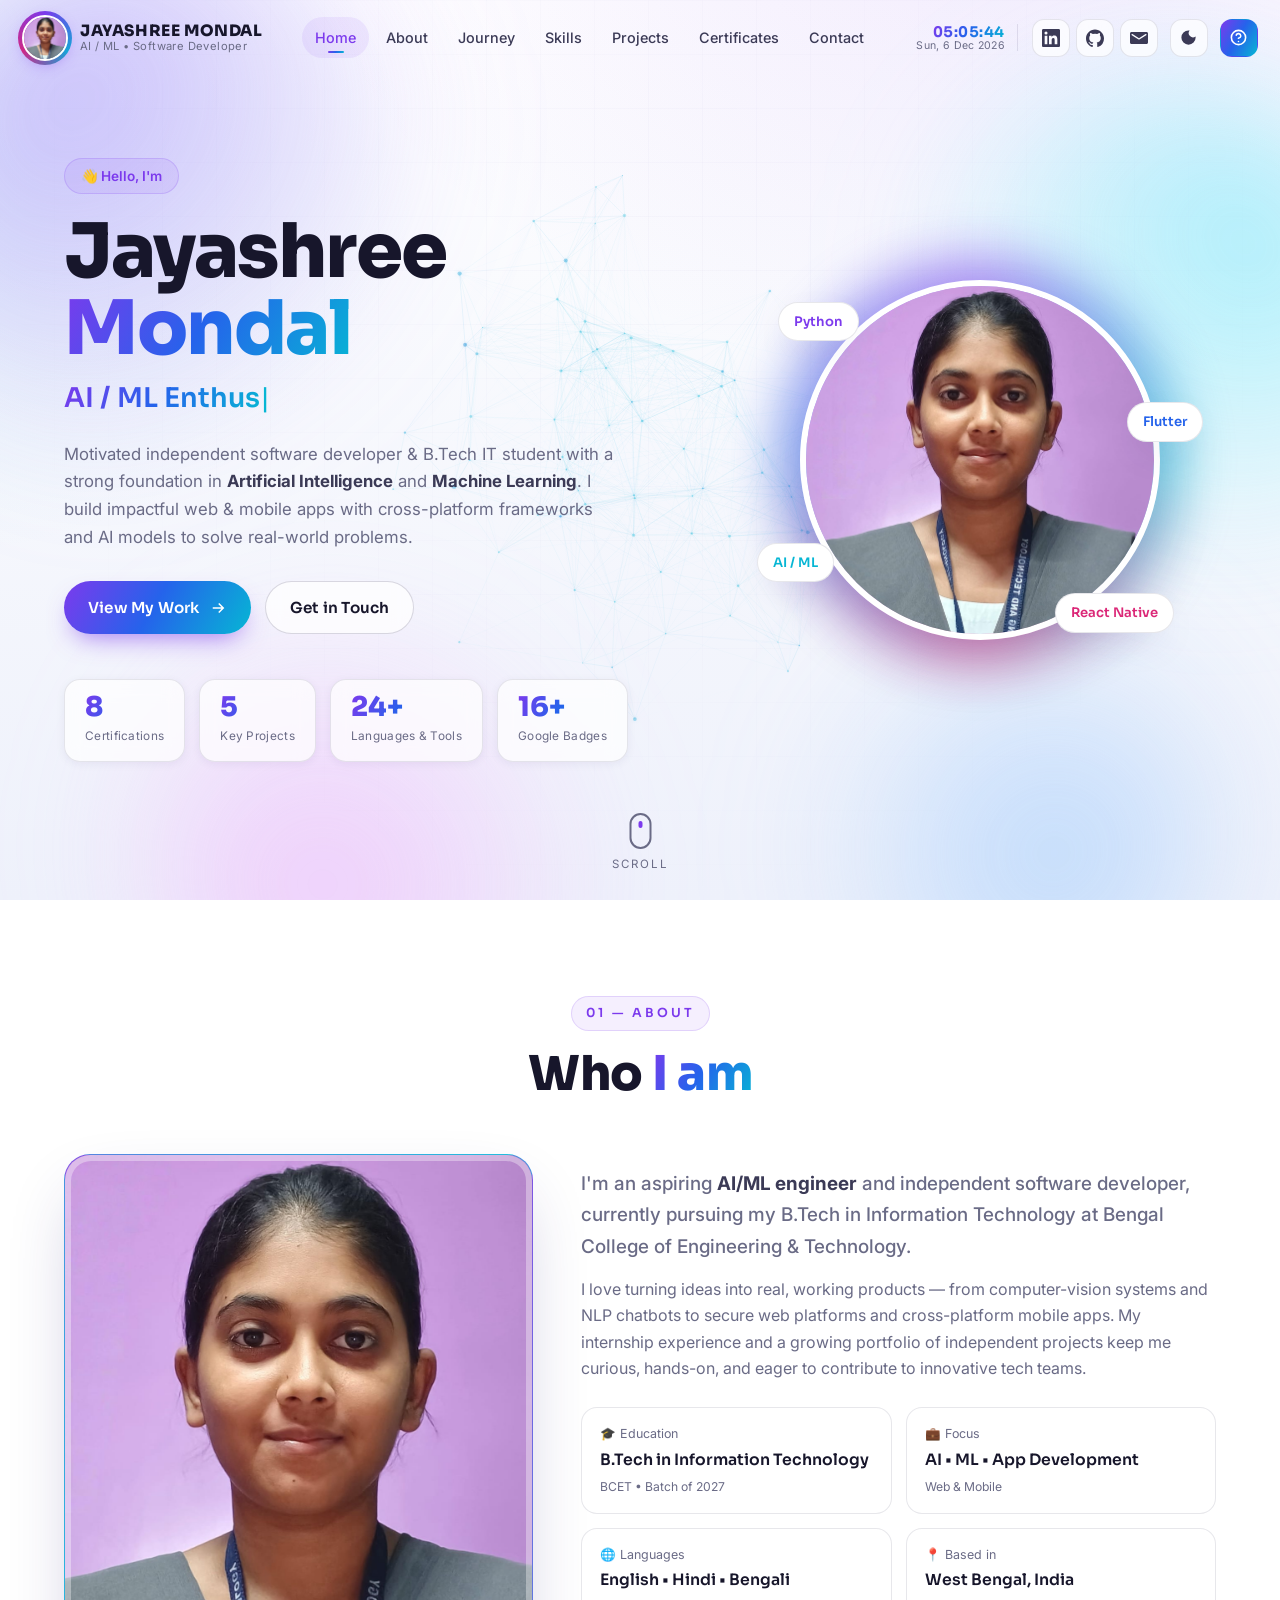
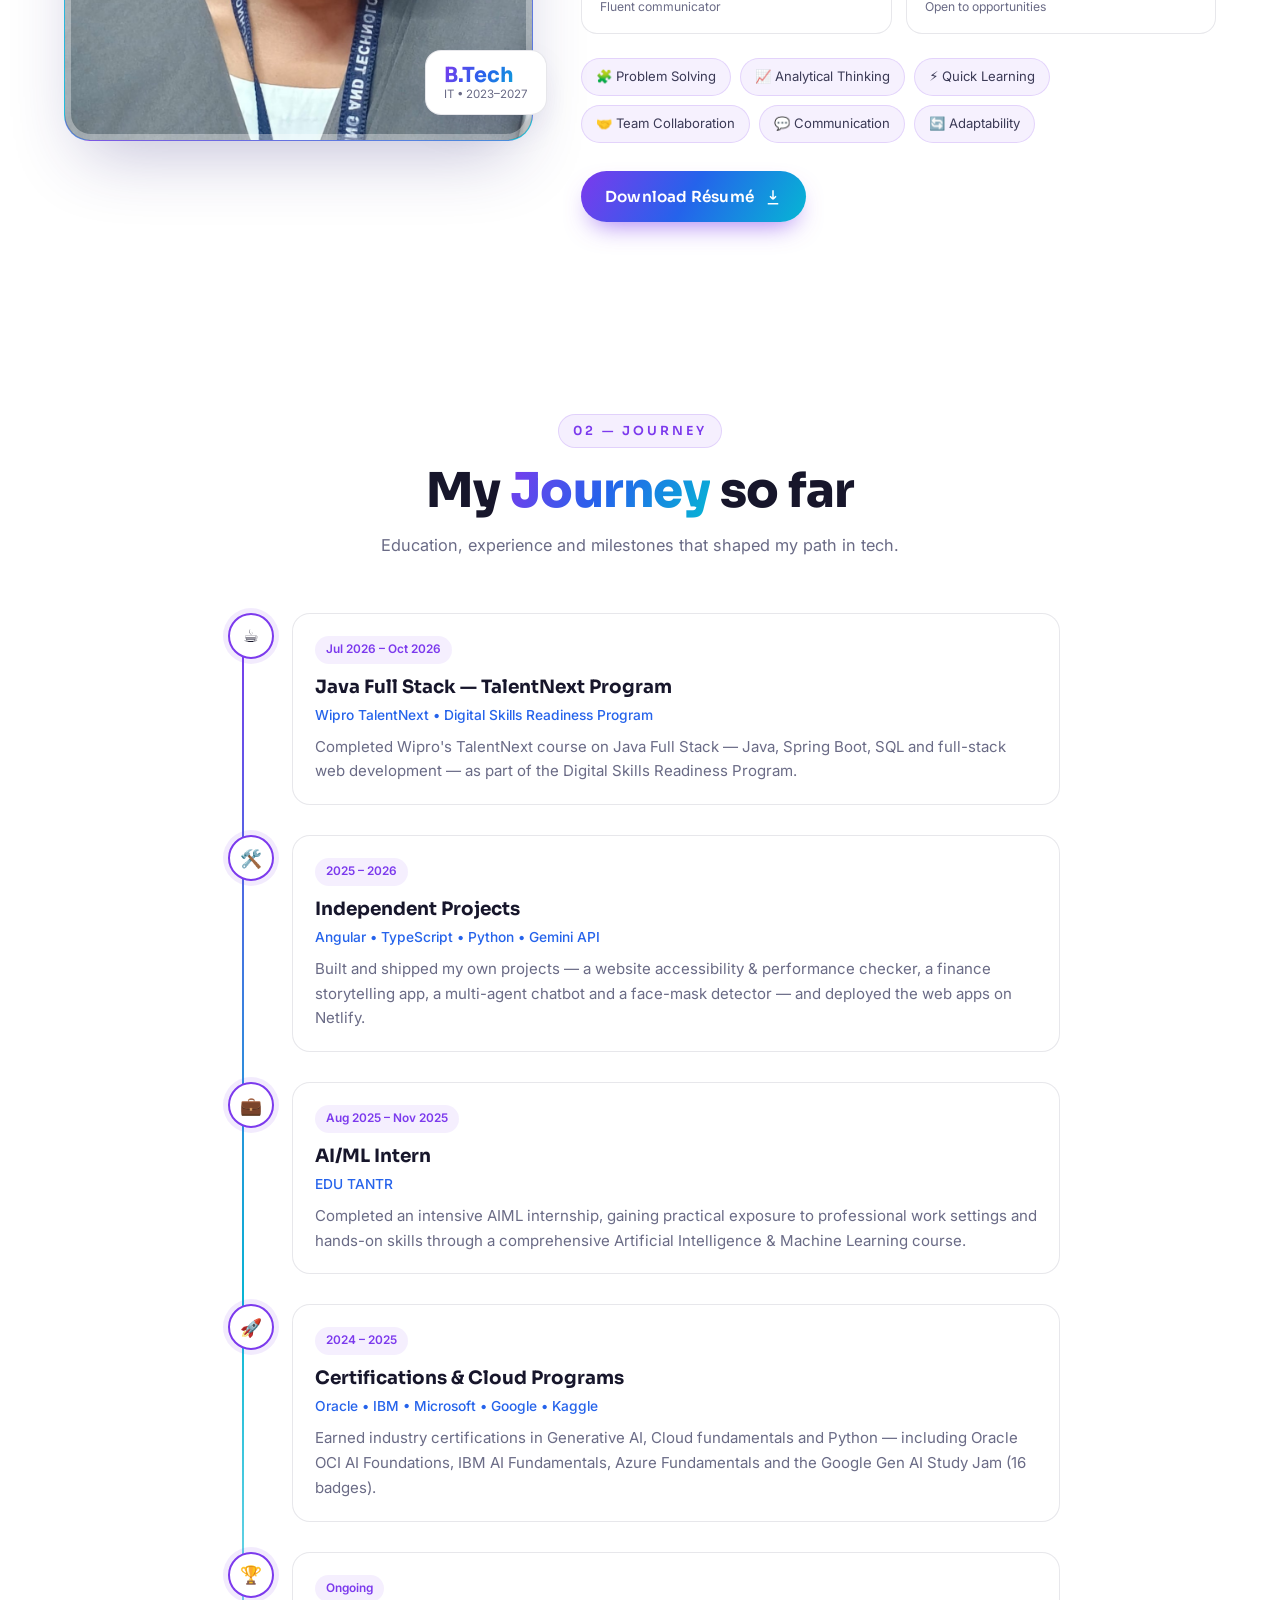
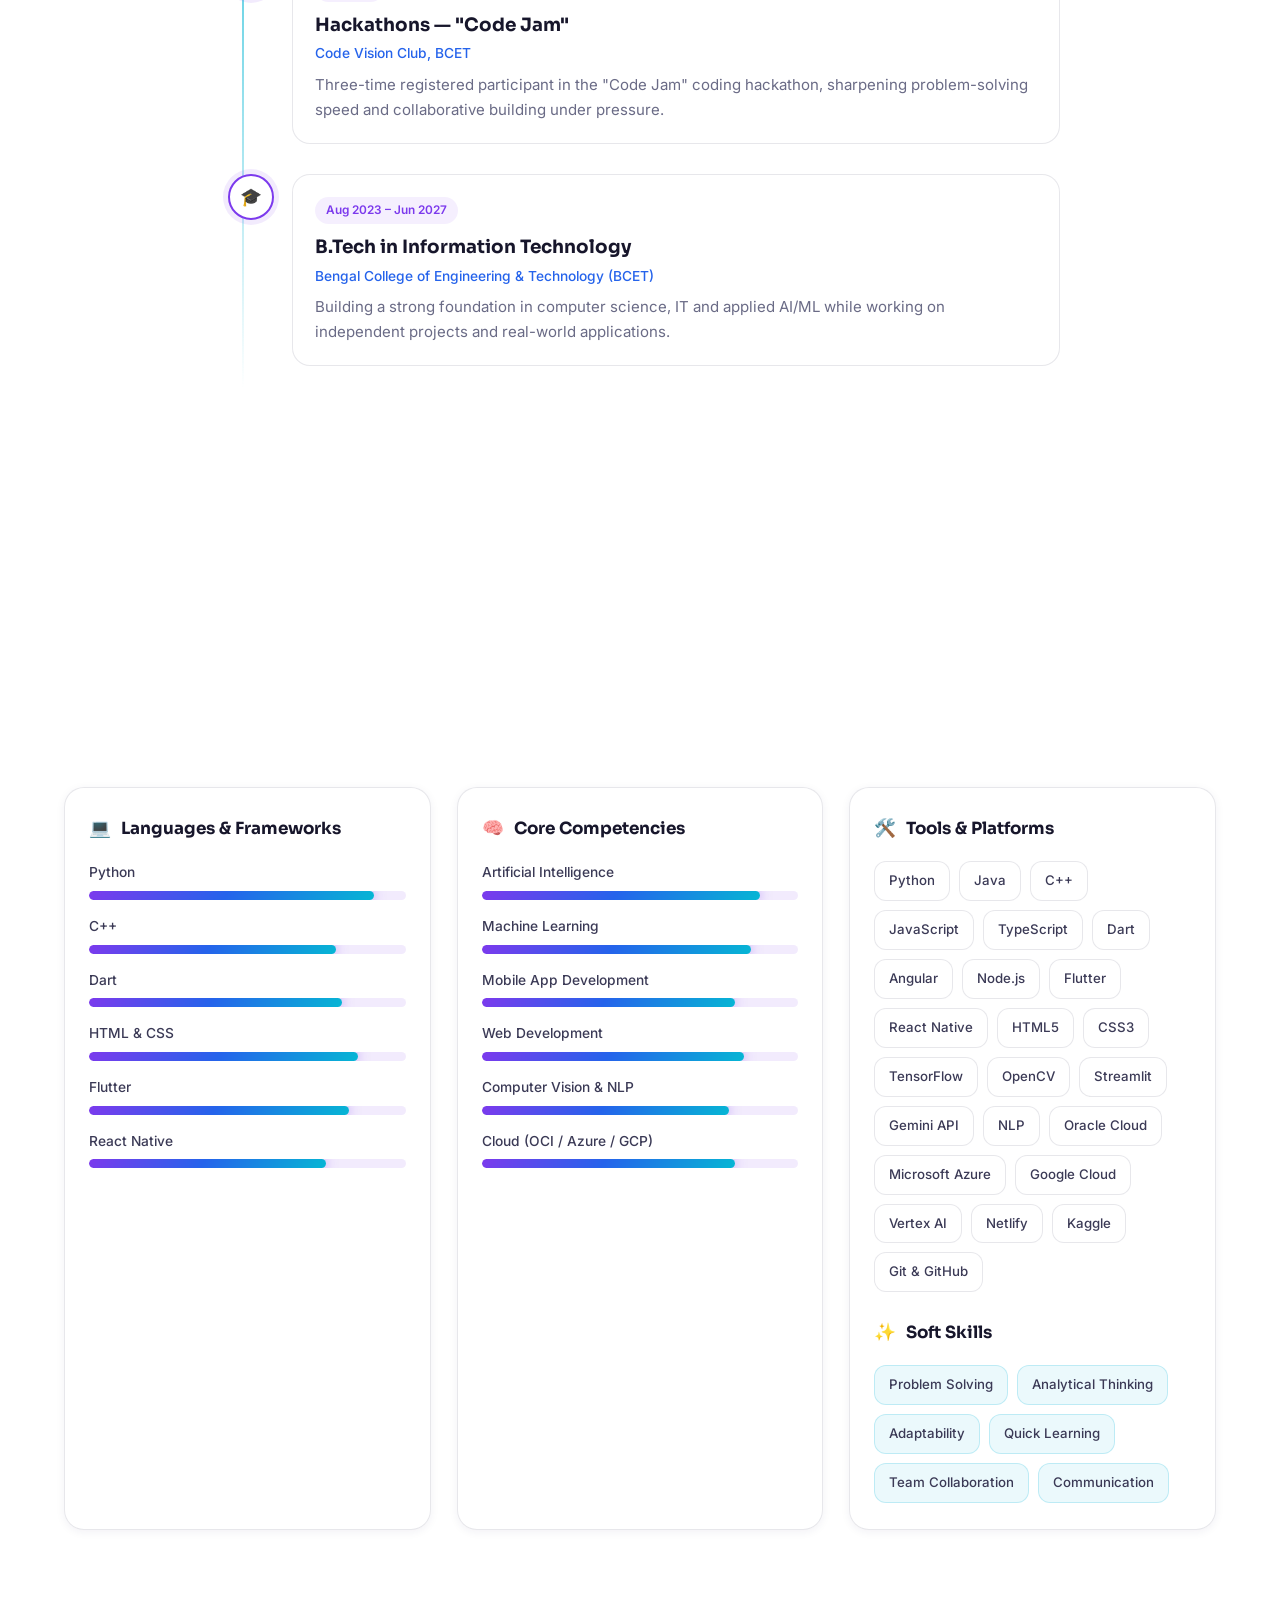
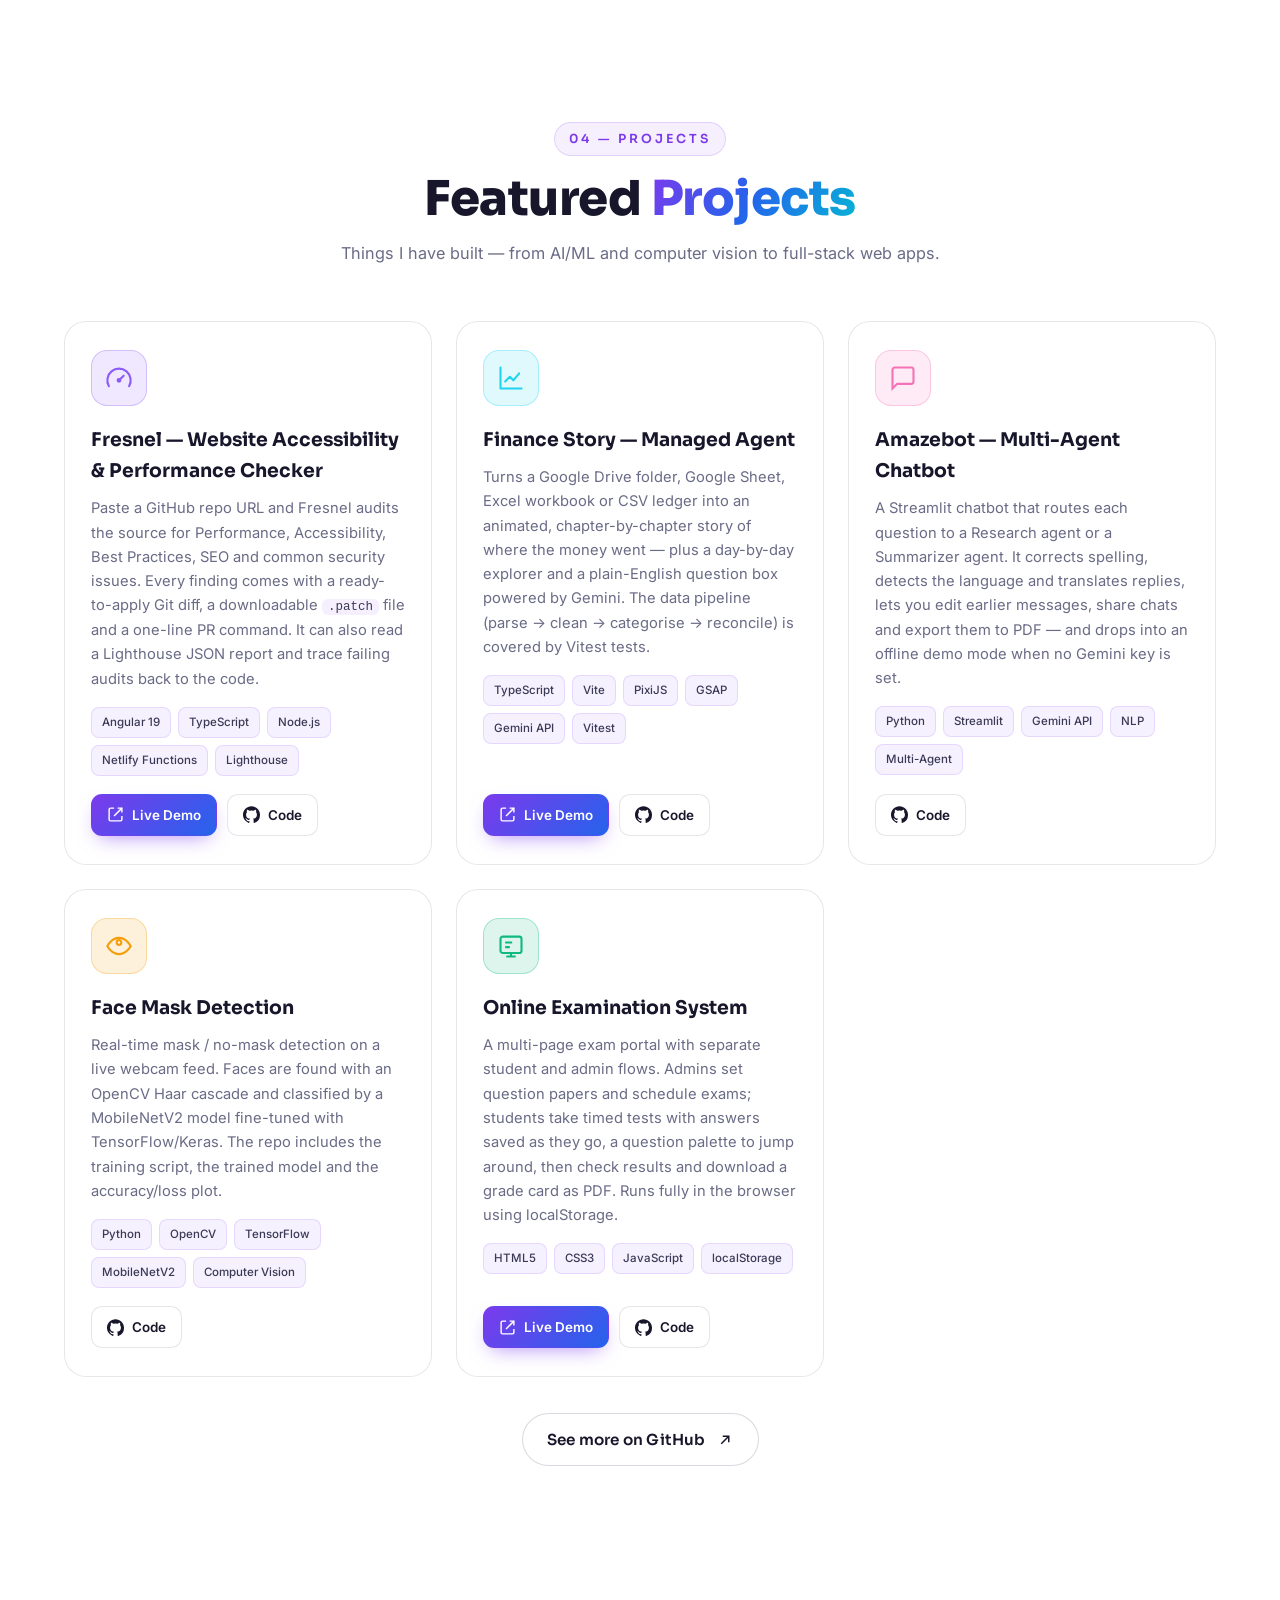
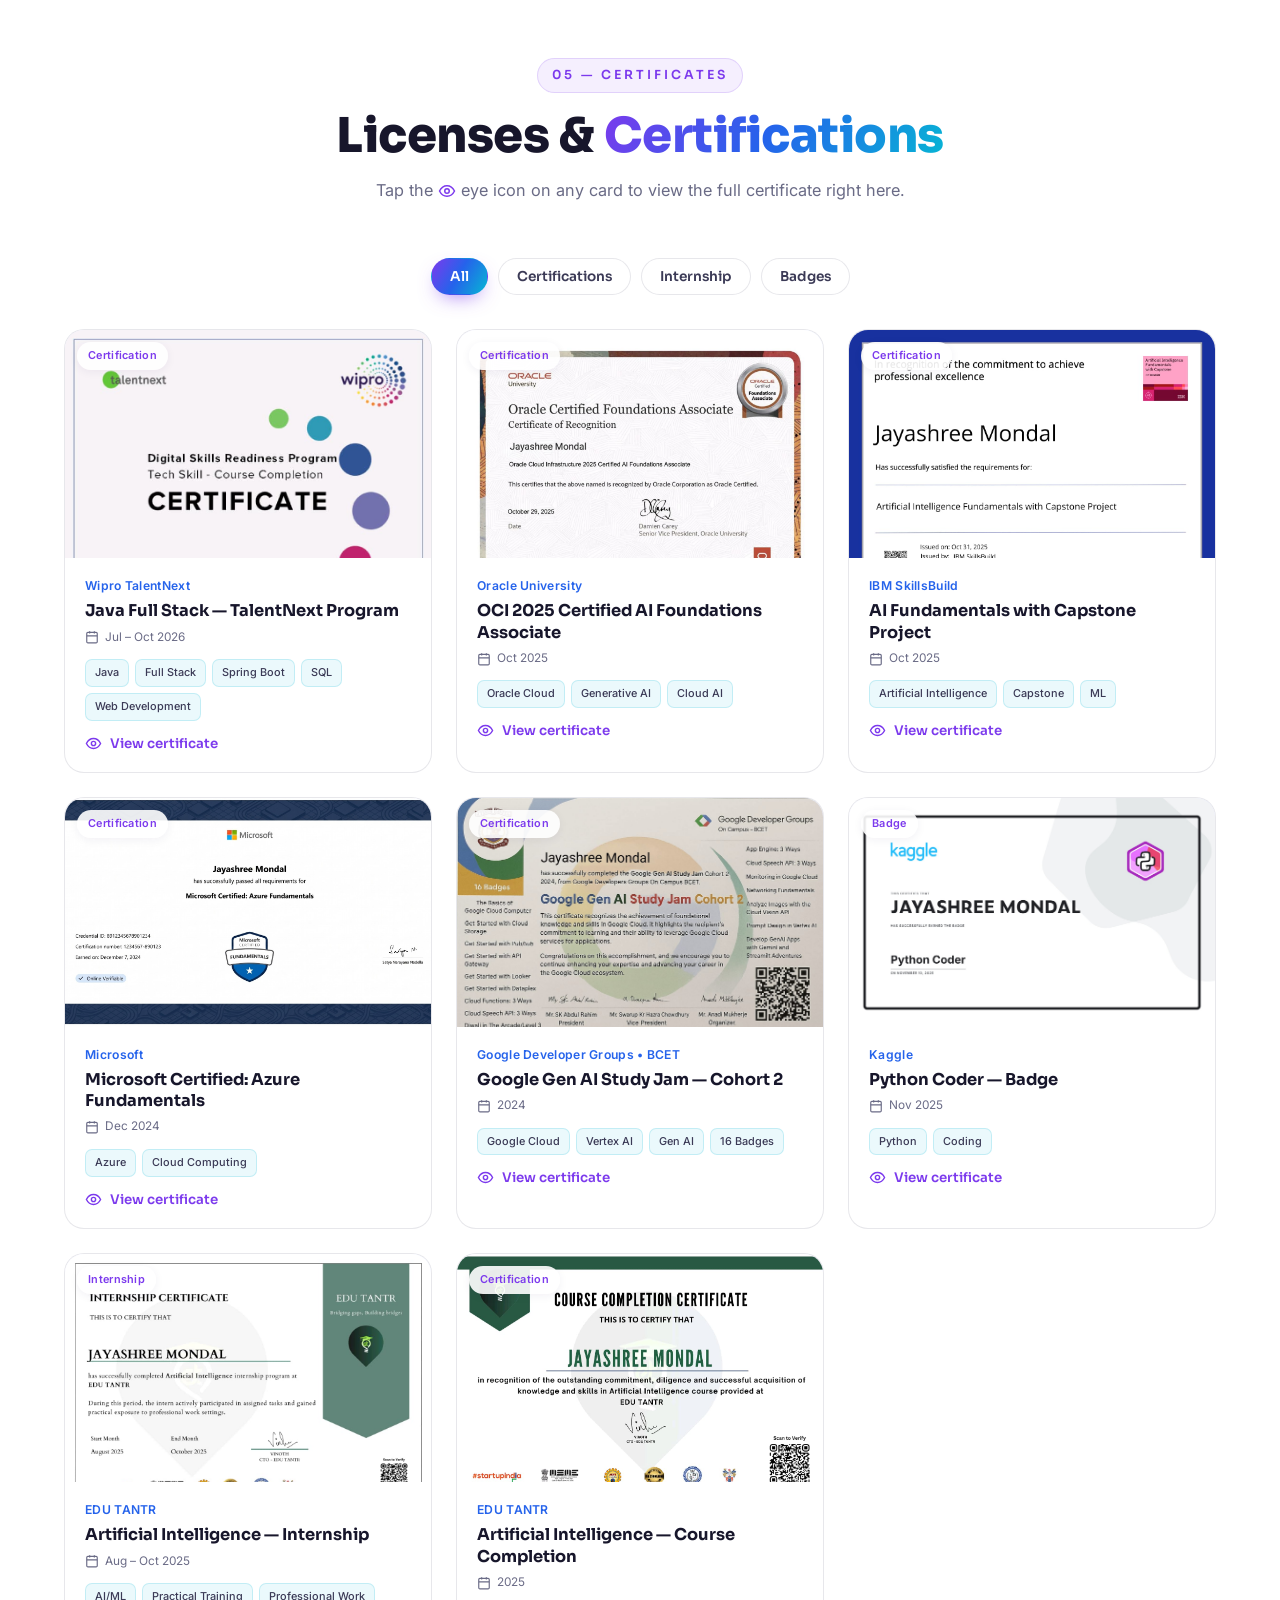
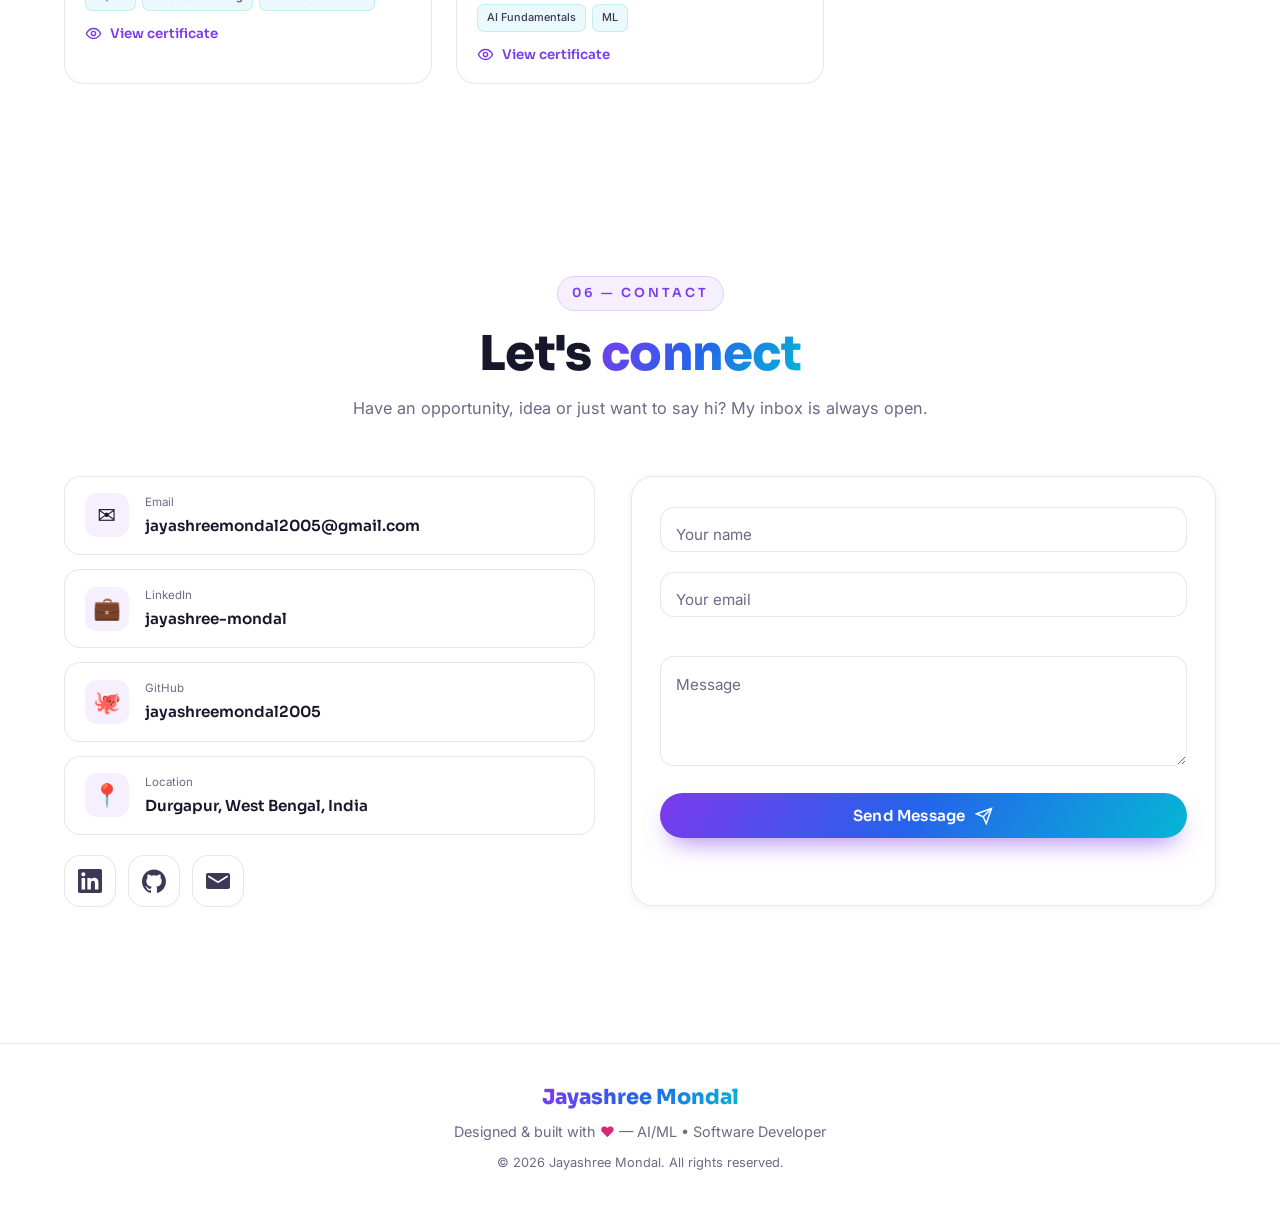
==== commit 745ebd8d: "Update projects, Wipro TalentNext certificate, and UI fixes" ====
--- a/index.html
+++ b/index.html
@@ -5,7 +5,18 @@
   <meta name="viewport" content="width=device-width, initial-scale=1.0" />
   <meta name="description" content="Jayashree Mondal — AI/ML enthusiast, Software Developer & B.Tech IT student. Portfolio showcasing projects, skills & certifications." />
   <meta name="author" content="Jayashree Mondal" />
+  <meta name="theme-color" content="#7c3aed" />
+  <meta property="og:type" content="website" />
+  <meta property="og:url" content="https://jayashreemondal-portfolio.netlify.app/" />
+  <meta property="og:title" content="Jayashree Mondal — AI/ML & Software Developer" />
+  <meta property="og:description" content="B.Tech IT student building AI/ML, web and full-stack projects. Projects, skills, certifications and contact." />
+  <link rel="canonical" href="https://jayashreemondal-portfolio.netlify.app/" />
   <title>Jayashree Mondal — AI/ML Developer</title>
+  <script>
+    // apply the saved theme before first paint so dark mode doesn't flash white
+    document.documentElement.classList.add('js');
+    try { var t = localStorage.getItem('jm-theme'); if (t) document.documentElement.setAttribute('data-theme', t); } catch (e) {}
+  </script>
   <link rel="icon" href="data:image/svg+xml,%3Csvg xmlns='http://www.w3.org/2000/svg' viewBox='0 0 100 100'%3E%3Cdefs%3E%3ClinearGradient id='g' x1='0' y1='0' x2='1' y2='1'%3E%3Cstop offset='0' stop-color='%238b5cf6'/%3E%3Cstop offset='1' stop-color='%2322d3ee'/%3E%3C/linearGradient%3E%3C/defs%3E%3Crect width='100' height='100' rx='24' fill='%230d0818'/%3E%3Ctext x='50' y='70' font-family='Georgia,serif' font-size='62' font-weight='700' text-anchor='middle' fill='url(%23g)'%3EJ%3C/text%3E%3C/svg%3E" />
   <link rel="preconnect" href="https://fonts.googleapis.com" />
   <link rel="preconnect" href="https://fonts.gstatic.com" crossorigin />
@@ -93,7 +104,7 @@
           <svg viewBox="0 0 24 24" fill="none" stroke="currentColor" stroke-width="2" stroke-linecap="round" stroke-linejoin="round"><circle cx="12" cy="12" r="9"/><path d="M9.1 9a3 3 0 0 1 5.8 1c0 2-3 3-3 3"/><line x1="12" y1="17" x2="12" y2="17"/></svg>
         </button>
 
-        <button class="hamburger" id="hamburger" aria-label="Menu">
+        <button class="hamburger" id="hamburger" aria-label="Menu" aria-controls="nav" aria-expanded="false">
           <span></span><span></span><span></span>
         </button>
       </div>
@@ -121,10 +132,10 @@
         </div>
 
         <div class="hero__stats" id="statsRow">
-          <div class="stat"><span class="stat__num" data-count="7">0</span><span class="stat__label">Certifications</span></div>
-          <div class="stat"><span class="stat__num" data-count="3">0</span><span class="stat__label">Key Projects</span></div>
-          <div class="stat"><span class="stat__num" data-count="7">0</span><span class="stat__label">Languages &amp; Tools</span></div>
-          <div class="stat"><span class="stat__num" data-count="16" data-suffix="+">0</span><span class="stat__label">Google Badges</span></div>
+          <div class="stat"><span class="stat__num" data-count="8" data-stat="certs">8</span><span class="stat__label">Certifications</span></div>
+          <div class="stat"><span class="stat__num" data-count="5" data-stat="projects">5</span><span class="stat__label">Key Projects</span></div>
+          <div class="stat"><span class="stat__num" data-count="20" data-stat="tools" data-suffix="+">20+</span><span class="stat__label">Languages &amp; Tools</span></div>
+          <div class="stat"><span class="stat__num" data-count="16" data-suffix="+">16+</span><span class="stat__label">Google Badges</span></div>
         </div>
       </div>
 
@@ -226,6 +237,29 @@
 
       <div class="timeline">
         <div class="tl-item reveal">
+          <div class="tl-dot"><span>☕</span></div>
+          <div class="tl-card">
+            <span class="tl-date">Jul 2026 – Oct 2026</span>
+            <h3 class="tl-title">Java Full Stack — TalentNext Program</h3>
+            <span class="tl-org">Wipro TalentNext • Digital Skills Readiness Program</span>
+            <p>Completed Wipro's TalentNext course on Java Full Stack — Java, Spring Boot, SQL and
+              full-stack web development — as part of the Digital Skills Readiness Program.</p>
+          </div>
+        </div>
+
+        <div class="tl-item reveal">
+          <div class="tl-dot"><span>🛠️</span></div>
+          <div class="tl-card">
+            <span class="tl-date">2025 – 2026</span>
+            <h3 class="tl-title">Independent Projects</h3>
+            <span class="tl-org">Angular • TypeScript • Python • Gemini API</span>
+            <p>Built and shipped my own projects — a website accessibility &amp; performance checker,
+              a finance storytelling app, a multi-agent chatbot and a face-mask detector — and deployed
+              the web apps on Netlify.</p>
+          </div>
+        </div>
+
+        <div class="tl-item reveal">
           <div class="tl-dot"><span>💼</span></div>
           <div class="tl-card">
             <span class="tl-date">Aug 2025 – Nov 2025</span>
@@ -306,19 +340,27 @@
           <h3 class="skills__heading"><span class="skills__ico">🛠️</span> Tools &amp; Platforms</h3>
           <div class="skills__chips">
             <span class="tech-chip">Python</span>
+            <span class="tech-chip">Java</span>
             <span class="tech-chip">C++</span>
+            <span class="tech-chip">JavaScript</span>
+            <span class="tech-chip">TypeScript</span>
             <span class="tech-chip">Dart</span>
+            <span class="tech-chip">Angular</span>
+            <span class="tech-chip">Node.js</span>
             <span class="tech-chip">Flutter</span>
             <span class="tech-chip">React Native</span>
             <span class="tech-chip">HTML5</span>
             <span class="tech-chip">CSS3</span>
             <span class="tech-chip">TensorFlow</span>
             <span class="tech-chip">OpenCV</span>
+            <span class="tech-chip">Streamlit</span>
+            <span class="tech-chip">Gemini API</span>
             <span class="tech-chip">NLP</span>
             <span class="tech-chip">Oracle Cloud</span>
             <span class="tech-chip">Microsoft Azure</span>
             <span class="tech-chip">Google Cloud</span>
             <span class="tech-chip">Vertex AI</span>
+            <span class="tech-chip">Netlify</span>
             <span class="tech-chip">Kaggle</span>
             <span class="tech-chip">Git &amp; GitHub</span>
           </div>
@@ -340,25 +382,88 @@
       <div class="section__head reveal">
         <span class="section__kicker">04 — Projects</span>
         <h2 class="section__title">Featured <span class="grad">Projects</span></h2>
-        <p class="section__lead">A selection of projects where I applied AI/ML and full-stack development.</p>
+        <p class="section__lead">Things I have built — from AI/ML and computer vision to full-stack web apps.</p>
       </div>
 
       <div class="projects">
         <article class="project reveal">
           <div class="project__icon" style="--pc:#8b5cf6">
-            <svg viewBox="0 0 24 24" fill="none" stroke="currentColor" stroke-width="1.8"><path d="M12 7a2 2 0 1 0 0 4 2 2 0 0 0 0-4z"/><path d="M2 12s3.5-7 10-7 10 7 10 7-3.5 7-10 7-10-7-10-7z"/></svg>
-          </div>
-          <h3 class="project__title">Face Mask Detection System</h3>
-          <p class="project__desc">A real-time computer-vision model that detects face masks accurately.
-            Trained with Python and image-processing libraries for high accuracy, built for public-safety monitoring.</p>
+            <svg viewBox="0 0 24 24" fill="none" stroke="currentColor" stroke-width="1.8" stroke-linecap="round" stroke-linejoin="round"><path d="M12 14l4-4"/><path d="M3.34 19a10 10 0 1 1 17.32 0"/><circle cx="12" cy="14" r="1.2"/></svg>
+          </div>
+          <h3 class="project__title">Fresnel — Website Accessibility &amp; Performance Checker</h3>
+          <p class="project__desc">Paste a GitHub repo URL and Fresnel audits the source for Performance, Accessibility,
+            Best Practices, SEO and common security issues. Every finding comes with a ready-to-apply Git diff, a
+            downloadable <code>.patch</code> file and a one-line PR command. It can also read a Lighthouse JSON report
+            and trace failing audits back to the code.</p>
           <div class="project__tags">
-            <span>Python</span><span>OpenCV</span><span>Computer Vision</span><span>AI / ML</span>
+            <span>Angular 19</span><span>TypeScript</span><span>Node.js</span><span>Netlify Functions</span><span>Lighthouse</span>
           </div>
           <div class="project__links">
-            <a href="https://face-mask-detection-by-jayashree.netlify.app/" target="_blank" rel="noopener" class="project__link project__link--demo">
+            <a href="https://website-performance-checker.netlify.app/" target="_blank" rel="noopener" class="project__link project__link--demo">
               <svg viewBox="0 0 24 24" fill="none" stroke="currentColor" stroke-width="2"><path d="M15 3h6v6"/><path d="M10 14 21 3"/><path d="M21 14v5a2 2 0 0 1-2 2H5a2 2 0 0 1-2-2V5a2 2 0 0 1 2-2h5"/></svg>
               Live Demo
             </a>
+            <a href="https://github.com/jayashreemondal2005/Website-Accessibility-Performance-Checker" target="_blank" rel="noopener" class="project__link">
+              <svg viewBox="0 0 24 24" fill="currentColor"><path d="M12 .5C5.37.5 0 5.87 0 12.5c0 5.3 3.44 9.8 8.21 11.39.6.11.82-.26.82-.58v-2.03c-3.34.72-4.04-1.61-4.04-1.61-.55-1.39-1.34-1.76-1.34-1.76-1.09-.75.08-.73.08-.73 1.2.08 1.84 1.24 1.84 1.24 1.07 1.83 2.81 1.3 3.5.99.11-.78.42-1.3.76-1.6-2.67-.3-5.47-1.34-5.47-5.94 0-1.31.47-2.38 1.24-3.22-.13-.3-.54-1.52.11-3.18 0 0 1.01-.32 3.3 1.23a11.5 11.5 0 0 1 6 0c2.29-1.55 3.3-1.23 3.3-1.23.65 1.66.24 2.88.12 3.18.77.84 1.23 1.91 1.23 3.22 0 4.61-2.8 5.63-5.48 5.93.43.37.81 1.1.81 2.22v3.29c0 .32.22.7.83.58A12 12 0 0 0 24 12.5C24 5.87 18.63.5 12 .5z"/></svg>
+              Code
+            </a>
+          </div>
+        </article>
+
+        <article class="project reveal">
+          <div class="project__icon" style="--pc:#22d3ee">
+            <svg viewBox="0 0 24 24" fill="none" stroke="currentColor" stroke-width="1.8" stroke-linecap="round" stroke-linejoin="round"><path d="M3 3v18h18"/><path d="M7 15l4-4 3 3 5-6"/></svg>
+          </div>
+          <h3 class="project__title">Finance Story — Managed Agent</h3>
+          <p class="project__desc">Turns a Google Drive folder, Google Sheet, Excel workbook or CSV ledger into an animated,
+            chapter-by-chapter story of where the money went — plus a day-by-day explorer and a plain-English question box
+            powered by Gemini. The data pipeline (parse → clean → categorise → reconcile) is covered by Vitest tests.</p>
+          <div class="project__tags">
+            <span>TypeScript</span><span>Vite</span><span>PixiJS</span><span>GSAP</span><span>Gemini API</span><span>Vitest</span>
+          </div>
+          <div class="project__links">
+            <a href="https://finance-story-managed-agent.netlify.app/" target="_blank" rel="noopener" class="project__link project__link--demo">
+              <svg viewBox="0 0 24 24" fill="none" stroke="currentColor" stroke-width="2"><path d="M15 3h6v6"/><path d="M10 14 21 3"/><path d="M21 14v5a2 2 0 0 1-2 2H5a2 2 0 0 1-2-2V5a2 2 0 0 1 2-2h5"/></svg>
+              Live Demo
+            </a>
+            <a href="https://github.com/jayashreemondal2005/Finance-Story---Managed-Agent" target="_blank" rel="noopener" class="project__link">
+              <svg viewBox="0 0 24 24" fill="currentColor"><path d="M12 .5C5.37.5 0 5.87 0 12.5c0 5.3 3.44 9.8 8.21 11.39.6.11.82-.26.82-.58v-2.03c-3.34.72-4.04-1.61-4.04-1.61-.55-1.39-1.34-1.76-1.34-1.76-1.09-.75.08-.73.08-.73 1.2.08 1.84 1.24 1.84 1.24 1.07 1.83 2.81 1.3 3.5.99.11-.78.42-1.3.76-1.6-2.67-.3-5.47-1.34-5.47-5.94 0-1.31.47-2.38 1.24-3.22-.13-.3-.54-1.52.11-3.18 0 0 1.01-.32 3.3 1.23a11.5 11.5 0 0 1 6 0c2.29-1.55 3.3-1.23 3.3-1.23.65 1.66.24 2.88.12 3.18.77.84 1.23 1.91 1.23 3.22 0 4.61-2.8 5.63-5.48 5.93.43.37.81 1.1.81 2.22v3.29c0 .32.22.7.83.58A12 12 0 0 0 24 12.5C24 5.87 18.63.5 12 .5z"/></svg>
+              Code
+            </a>
+          </div>
+        </article>
+
+        <article class="project reveal">
+          <div class="project__icon" style="--pc:#f472b6">
+            <svg viewBox="0 0 24 24" fill="none" stroke="currentColor" stroke-width="1.8"><path d="M21 15a2 2 0 0 1-2 2H7l-4 4V5a2 2 0 0 1 2-2h14a2 2 0 0 1 2 2z"/><path d="M8 10h.01M12 10h.01M16 10h.01"/></svg>
+          </div>
+          <h3 class="project__title">Amazebot — Multi-Agent Chatbot</h3>
+          <p class="project__desc">A Streamlit chatbot that routes each question to a Research agent or a Summarizer agent.
+            It corrects spelling, detects the language and translates replies, lets you edit earlier messages, share
+            chats and export them to PDF — and drops into an offline demo mode when no Gemini key is set.</p>
+          <div class="project__tags">
+            <span>Python</span><span>Streamlit</span><span>Gemini API</span><span>NLP</span><span>Multi-Agent</span>
+          </div>
+          <div class="project__links">
+            <a href="https://github.com/jayashreemondal2005/Amazebot" target="_blank" rel="noopener" class="project__link">
+              <svg viewBox="0 0 24 24" fill="currentColor"><path d="M12 .5C5.37.5 0 5.87 0 12.5c0 5.3 3.44 9.8 8.21 11.39.6.11.82-.26.82-.58v-2.03c-3.34.72-4.04-1.61-4.04-1.61-.55-1.39-1.34-1.76-1.34-1.76-1.09-.75.08-.73.08-.73 1.2.08 1.84 1.24 1.84 1.24 1.07 1.83 2.81 1.3 3.5.99.11-.78.42-1.3.76-1.6-2.67-.3-5.47-1.34-5.47-5.94 0-1.31.47-2.38 1.24-3.22-.13-.3-.54-1.52.11-3.18 0 0 1.01-.32 3.3 1.23a11.5 11.5 0 0 1 6 0c2.29-1.55 3.3-1.23 3.3-1.23.65 1.66.24 2.88.12 3.18.77.84 1.23 1.91 1.23 3.22 0 4.61-2.8 5.63-5.48 5.93.43.37.81 1.1.81 2.22v3.29c0 .32.22.7.83.58A12 12 0 0 0 24 12.5C24 5.87 18.63.5 12 .5z"/></svg>
+              Code
+            </a>
+          </div>
+        </article>
+
+        <article class="project reveal">
+          <div class="project__icon" style="--pc:#f59e0b">
+            <svg viewBox="0 0 24 24" fill="none" stroke="currentColor" stroke-width="1.8"><path d="M12 7a2 2 0 1 0 0 4 2 2 0 0 0 0-4z"/><path d="M2 12s3.5-7 10-7 10 7 10 7-3.5 7-10 7-10-7-10-7z"/></svg>
+          </div>
+          <h3 class="project__title">Face Mask Detection</h3>
+          <p class="project__desc">Real-time mask / no-mask detection on a live webcam feed. Faces are found with an OpenCV
+            Haar cascade and classified by a MobileNetV2 model fine-tuned with TensorFlow/Keras. The repo includes the
+            training script, the trained model and the accuracy/loss plot.</p>
+          <div class="project__tags">
+            <span>Python</span><span>OpenCV</span><span>TensorFlow</span><span>MobileNetV2</span><span>Computer Vision</span>
+          </div>
+          <div class="project__links">
             <a href="https://github.com/jayashreemondal2005/Face_mask_detection" target="_blank" rel="noopener" class="project__link">
               <svg viewBox="0 0 24 24" fill="currentColor"><path d="M12 .5C5.37.5 0 5.87 0 12.5c0 5.3 3.44 9.8 8.21 11.39.6.11.82-.26.82-.58v-2.03c-3.34.72-4.04-1.61-4.04-1.61-.55-1.39-1.34-1.76-1.34-1.76-1.09-.75.08-.73.08-.73 1.2.08 1.84 1.24 1.84 1.24 1.07 1.83 2.81 1.3 3.5.99.11-.78.42-1.3.76-1.6-2.67-.3-5.47-1.34-5.47-5.94 0-1.31.47-2.38 1.24-3.22-.13-.3-.54-1.52.11-3.18 0 0 1.01-.32 3.3 1.23a11.5 11.5 0 0 1 6 0c2.29-1.55 3.3-1.23 3.3-1.23.65 1.66.24 2.88.12 3.18.77.84 1.23 1.91 1.23 3.22 0 4.61-2.8 5.63-5.48 5.93.43.37.81 1.1.81 2.22v3.29c0 .32.22.7.83.58A12 12 0 0 0 24 12.5C24 5.87 18.63.5 12 .5z"/></svg>
               Code
@@ -367,14 +472,15 @@
         </article>
 
         <article class="project reveal">
-          <div class="project__icon" style="--pc:#22d3ee">
+          <div class="project__icon" style="--pc:#10b981">
             <svg viewBox="0 0 24 24" fill="none" stroke="currentColor" stroke-width="1.8"><rect x="3" y="4" width="18" height="14" rx="2"/><path d="M8 21h8M12 18v3M7 9h6M7 13h4"/></svg>
           </div>
           <h3 class="project__title">Online Examination System</h3>
-          <p class="project__desc">A secure, scalable digital platform for online assessments, quizzes and exams —
-            with automated grading, time limits and friendly dashboards for both students and administrators.</p>
+          <p class="project__desc">A multi-page exam portal with separate student and admin flows. Admins set question papers
+            and schedule exams; students take timed tests with answers saved as they go, a question palette to jump around,
+            then check results and download a grade card as PDF. Runs fully in the browser using localStorage.</p>
           <div class="project__tags">
-            <span>Web Development</span><span>Full-Stack</span><span>Dashboards</span><span>Security</span>
+            <span>HTML5</span><span>CSS3</span><span>JavaScript</span><span>localStorage</span>
           </div>
           <div class="project__links">
             <a href="https://online-examination-web-by-jayashree.netlify.app/" target="_blank" rel="noopener" class="project__link project__link--demo">
@@ -382,24 +488,6 @@
               Live Demo
             </a>
             <a href="https://github.com/jayashreemondal2005/Online_examination_system" target="_blank" rel="noopener" class="project__link">
-              <svg viewBox="0 0 24 24" fill="currentColor"><path d="M12 .5C5.37.5 0 5.87 0 12.5c0 5.3 3.44 9.8 8.21 11.39.6.11.82-.26.82-.58v-2.03c-3.34.72-4.04-1.61-4.04-1.61-.55-1.39-1.34-1.76-1.34-1.76-1.09-.75.08-.73.08-.73 1.2.08 1.84 1.24 1.84 1.24 1.07 1.83 2.81 1.3 3.5.99.11-.78.42-1.3.76-1.6-2.67-.3-5.47-1.34-5.47-5.94 0-1.31.47-2.38 1.24-3.22-.13-.3-.54-1.52.11-3.18 0 0 1.01-.32 3.3 1.23a11.5 11.5 0 0 1 6 0c2.29-1.55 3.3-1.23 3.3-1.23.65 1.66.24 2.88.12 3.18.77.84 1.23 1.91 1.23 3.22 0 4.61-2.8 5.63-5.48 5.93.43.37.81 1.1.81 2.22v3.29c0 .32.22.7.83.58A12 12 0 0 0 24 12.5C24 5.87 18.63.5 12 .5z"/></svg>
-              Code
-            </a>
-          </div>
-        </article>
-
-        <article class="project reveal">
-          <div class="project__icon" style="--pc:#f472b6">
-            <svg viewBox="0 0 24 24" fill="none" stroke="currentColor" stroke-width="1.8"><path d="M21 15a2 2 0 0 1-2 2H7l-4 4V5a2 2 0 0 1 2-2h14a2 2 0 0 1 2 2z"/><path d="M8 10h.01M12 10h.01M16 10h.01"/></svg>
-          </div>
-          <h3 class="project__title">NLP-based AI Chatbot</h3>
-          <p class="project__desc">An intelligent conversational agent using Natural Language Processing to understand
-            and respond to user queries with automated, context-aware replies — improving engagement and support efficiency.</p>
-          <div class="project__tags">
-            <span>NLP</span><span>Python</span><span>AI</span><span>Chatbot</span>
-          </div>
-          <div class="project__links">
-            <a href="https://github.com/jayashreemondal2005" target="_blank" rel="noopener" class="project__link">
               <svg viewBox="0 0 24 24" fill="currentColor"><path d="M12 .5C5.37.5 0 5.87 0 12.5c0 5.3 3.44 9.8 8.21 11.39.6.11.82-.26.82-.58v-2.03c-3.34.72-4.04-1.61-4.04-1.61-.55-1.39-1.34-1.76-1.34-1.76-1.09-.75.08-.73.08-.73 1.2.08 1.84 1.24 1.84 1.24 1.07 1.83 2.81 1.3 3.5.99.11-.78.42-1.3.76-1.6-2.67-.3-5.47-1.34-5.47-5.94 0-1.31.47-2.38 1.24-3.22-.13-.3-.54-1.52.11-3.18 0 0 1.01-.32 3.3 1.23a11.5 11.5 0 0 1 6 0c2.29-1.55 3.3-1.23 3.3-1.23.65 1.66.24 2.88.12 3.18.77.84 1.23 1.91 1.23 3.22 0 4.61-2.8 5.63-5.48 5.93.43.37.81 1.1.81 2.22v3.29c0 .32.22.7.83.58A12 12 0 0 0 24 12.5C24 5.87 18.63.5 12 .5z"/></svg>
               Code
             </a>
@@ -424,10 +512,10 @@
       </div>
 
       <div class="cert-filters reveal" id="certFilters">
-        <button class="cert-filter active" data-filter="all">All</button>
-        <button class="cert-filter" data-filter="certification">Certifications</button>
-        <button class="cert-filter" data-filter="internship">Internship</button>
-        <button class="cert-filter" data-filter="badge">Badges</button>
+        <button type="button" class="cert-filter active" data-filter="all" aria-pressed="true">All</button>
+        <button type="button" class="cert-filter" data-filter="certification" aria-pressed="false">Certifications</button>
+        <button type="button" class="cert-filter" data-filter="internship" aria-pressed="false">Internship</button>
+        <button type="button" class="cert-filter" data-filter="badge" aria-pressed="false">Badges</button>
       </div>
 
       <div class="certs" id="certGrid"><!-- injected by JS --></div>
@@ -526,14 +614,14 @@
         <svg viewBox="0 0 24 24" fill="none" stroke="currentColor" stroke-width="2"><path d="m9 18 6-6-6-6"/></svg>
       </button>
       <div class="lightbox__stage" id="lbStage">
-        <img id="lbImg" src="" alt="Certificate" />
+        <img id="lbImg" src="data:," alt="Certificate" />
       </div>
       <div class="lightbox__meta">
         <div class="lightbox__meta-text">
           <h3 id="lbTitle"></h3>
           <p id="lbSub"></p>
         </div>
-        <a id="lbDownload" class="btn btn--ghost btn--sm" href="" download target="_blank" rel="noopener">
+        <a id="lbDownload" class="btn btn--ghost btn--sm" href="#" target="_blank" rel="noopener">
           Open full size
           <svg viewBox="0 0 24 24" fill="none" stroke="currentColor" stroke-width="2"><path d="M7 17 17 7M9 7h8v8"/></svg>
         </a>
@@ -546,7 +634,7 @@
     <div class="tour__spot" id="tourSpot"></div>
     <div class="tour__pop" id="tourPop">
       <div class="tour__head">
-        <span class="tour__step" id="tourStep">1 / 8</span>
+        <span class="tour__step" id="tourStep"></span>
         <button class="tour__skip" id="tourSkip">Skip</button>
       </div>
       <h4 class="tour__title" id="tourTitle"></h4>
--- a/style.css
+++ b/style.css
@@ -1,6 +1,6 @@
 /* =========================================================
    Jayashree Mondal — Portfolio
-   Premium light (white) theme + optional dark mode
+   Light theme with an optional dark mode
    ========================================================= */
 
 /* ---------- Design tokens ---------- */
@@ -506,7 +506,7 @@
   position:relative; background:var(--surface); border:1px solid var(--border);
   border-radius:22px; padding:28px 26px; backdrop-filter:blur(10px);
   transition:transform .3s var(--ease), box-shadow .3s, border-color .3s;
-  overflow:hidden;
+  overflow:hidden; display:flex; flex-direction:column;
 }
 .project::before{
   content:''; position:absolute; inset:0; border-radius:22px; padding:1px; pointer-events:none;
@@ -523,12 +523,16 @@
 .project__icon svg{ width:28px; height:28px; }
 .project__title{ font-family:var(--display); font-weight:700; font-size:1.18rem; }
 .project__desc{ color:var(--text-muted); font-size:.92rem; margin-top:10px; }
+.project__desc code{
+  font-family:ui-monospace,SFMono-Regular,Consolas,monospace; font-size:.85em;
+  padding:1px 6px; border-radius:6px; background:rgba(124,58,237,.08); color:var(--text-soft);
+}
 .project__tags{ display:flex; flex-wrap:wrap; gap:7px; margin-top:16px; }
 .project__tags span{
   font-size:.72rem; font-weight:500; padding:5px 10px; border-radius:8px;
   background:rgba(124,58,237,.07); border:1px solid rgba(124,58,237,.14); color:var(--text-soft);
 }
-.project__links{ margin-top:18px; display:flex; flex-wrap:wrap; gap:10px; }
+.project__links{ margin-top:auto; padding-top:18px; display:flex; flex-wrap:wrap; gap:10px; }
 .project__link{
   display:inline-flex; align-items:center; gap:8px; font-size:.84rem; font-weight:600;
   color:var(--text); padding:9px 15px; border-radius:11px;
@@ -697,10 +701,10 @@
 }
 @keyframes lbIn{ from{ opacity:0; transform:scale(.94) translateY(12px); } to{ opacity:1; transform:none; } }
 .lightbox__stage{
-  background:#fff; border-radius:16px; overflow:auto; box-shadow:var(--shadow-lg);
+  background:#fff; border-radius:16px; overflow:hidden; box-shadow:var(--shadow-lg);
   display:grid; place-items:center; max-height:76vh;
 }
-.lightbox__stage img{ width:100%; height:auto; display:block; }
+.lightbox__stage img{ max-width:100%; max-height:74vh; width:auto; height:auto; object-fit:contain; display:block; margin:0 auto; }
 .lightbox__meta{
   display:flex; align-items:center; justify-content:space-between; gap:16px; flex-wrap:wrap;
   margin-top:12px; padding:14px 18px; border-radius:14px;
@@ -754,8 +758,15 @@
 .toast.show{ opacity:1; visibility:visible; transform:translate(-50%,0); }
 
 /* ---------- Reveal ---------- */
-.reveal{ opacity:0; transform:translateY(28px); transition:opacity .8s var(--ease), transform .8s var(--ease); }
-.reveal.in{ opacity:1; transform:none; }
+/* only hide content for the animation when JS is running, so the page still works without it */
+.js .reveal{ opacity:0; transform:translateY(28px); transition:opacity .8s var(--ease), transform .8s var(--ease); }
+.js .reveal.in{ opacity:1; transform:none; }
+html:not(.js) .preloader{ display:none; }
+
+/* ---------- Keyboard focus ---------- */
+:focus{ outline:none; }
+:focus-visible{ outline:2px solid var(--accent); outline-offset:3px; border-radius:8px; }
+.field input:focus-visible,.field textarea:focus-visible{ outline:none; }
 
 /* ---------- Responsive ---------- */
 @media (max-width:1080px){
@@ -787,7 +798,7 @@
   .about__photo-frame{ max-width:360px; margin:0 auto; }
   .about__badge{ right:calc(50% - 190px); }
   .contact{ grid-template-columns:1fr; }
-  .socials .social:nth-child(n){ }
+  .scroll-hint{ display:none; }
 }
 @media (max-width:600px){
   .section{ padding:70px 18px; }
